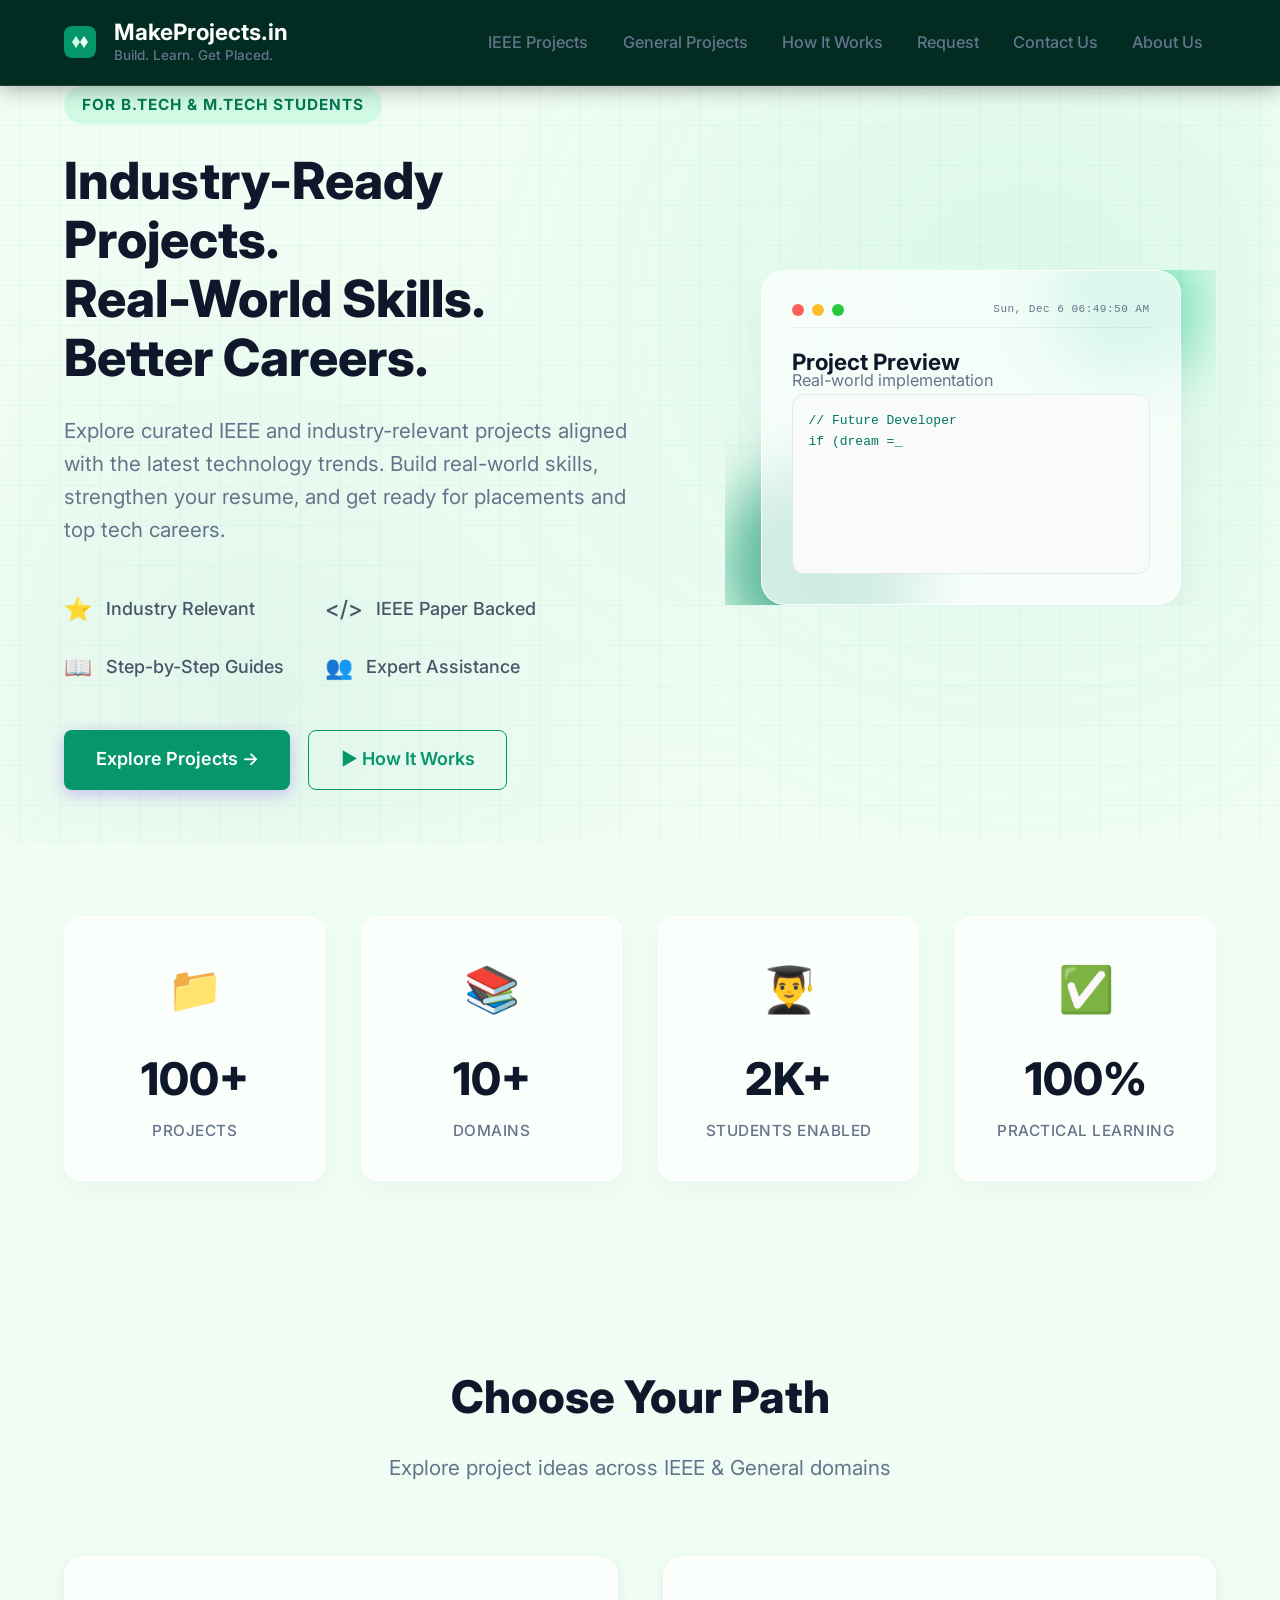
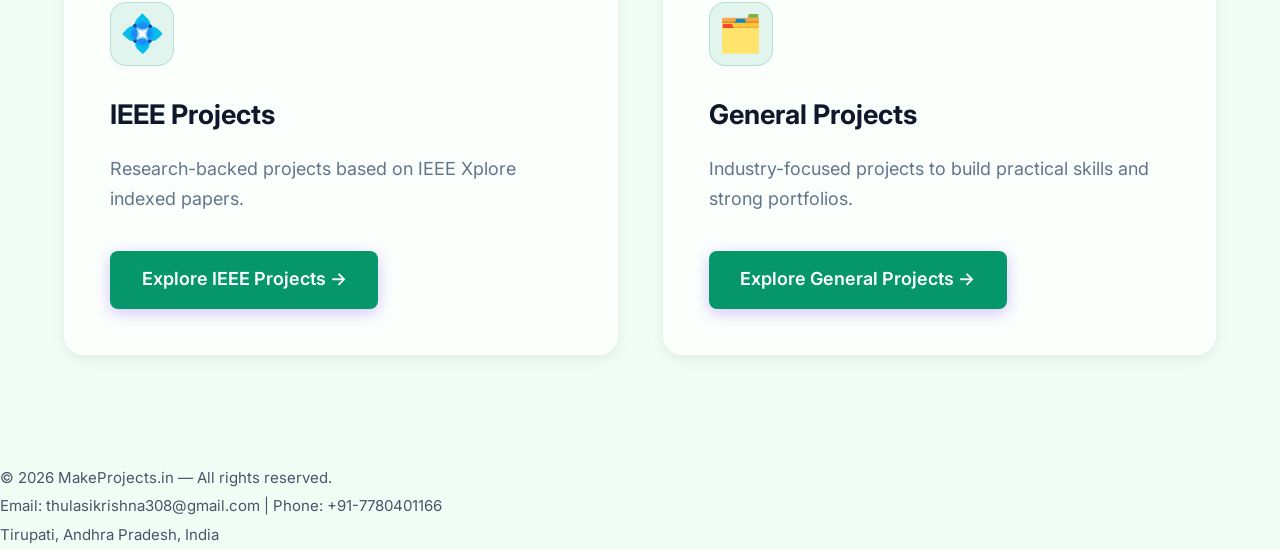
==== index.html @ 5ece726f "adding existing files" ====
<!doctype html>
<html lang="en">

<head>
  <meta charset="utf-8" />
  <meta name="viewport" content="width=device-width, initial-scale=1" />
  <title>MakeProjects.in</title>
  <link rel="preconnect" href="https://fonts.googleapis.com">
  <link rel="preconnect" href="https://fonts.gstatic.com" crossorigin>
  <link href="https://fonts.googleapis.com/css2?family=Inter:wght@400;500;600;700;800&display=swap" rel="stylesheet">
  <link rel="stylesheet" href="./style.css?v=2" />
</head>

<body>

  <header class="page-header">
    <div class="container">
      <div class="header-content">
        <div class="logo">
          <svg width="32" height="32" viewBox="0 0 32 32" fill="none">
            <rect width="32" height="32" rx="8" fill="#059669" />
            <path d="M8 16l4-6 4 6-4 6z" fill="#d1fae5" />
            <path d="M16 16l4-6 4 6-4 6z" fill="#ecfdf5" />
          </svg>
          <div class="logo-text">
            <h1>MakeProjects.in</h1>
            <p>Build. Learn. Get Placed.</p>
          </div>
        </div>
        <button id="mobile-menu-btn" class="mobile-menu-btn" aria-label="Toggle navigation">
          <svg width="24" height="24" viewBox="0 0 24 24" fill="none" stroke="currentColor" stroke-width="2">
            <line x1="3" y1="12" x2="21" y2="12"></line>
            <line x1="3" y1="6" x2="21" y2="6"></line>
            <line x1="3" y1="18" x2="21" y2="18"></line>
          </svg>
        </button>
        <nav id="main-nav" class="main-nav">
          <ul>
            <li><a href="./Tabs/IEEE_Tab/IEEE_Projects.html">IEEE Projects</a></li>
            <li><a href="./Tabs/General_Tab/General_projects.html">General Projects</a></li>
            <li><a href="./Tabs/How_it_works/how_it_works.html">How It Works</a></li>
            <li><a href="./Tabs/Request/Request.html">Request</a></li>
            <li><a href="./Tabs/Contact_US/Contact.html">Contact Us</a></li>
            <li><a href="./Tabs/About/About.html">About Us</a></li>
          </ul>
        </nav>
      </div>
    </div>
  </header>

  <main>
    <section class="hero-section">
      <div class="emerald-mesh-bg"></div>

      <div class="container" style="position: relative; z-index: 2;">
        <div class="hero-content">
          <div class="hero-text">
            <span class="hero-tag">FOR B.TECH & M.TECH STUDENTS</span>
            <h2 class="hero-title">Industry-Ready Projects.<br>Real-World Skills.<br>Better Careers.</h2>
            <p class="hero-subtitle">Explore curated IEEE and industry-relevant projects aligned with the latest
              technology trends. Build real-world skills, strengthen your resume, and get ready for placements and top tech careers.</p>
            <div class="hero-features">
              <div class="feature-item"><span>⭐</span> Industry Relevant</div>
              <div class="feature-item"><span>&lt;/&gt;</span> IEEE Paper Backed</div>
              <div class="feature-item"><span>📖</span> Step-by-Step Guides</div>
              <div class="feature-item"><span>👥</span> Expert Assistance</div>
            </div>
            <div class="hero-actions">
              <a href="./Tabs/IEEE_Tab/IEEE_Projects.html" class="btn btn-primary">Explore Projects →</a>
              <a href="./Tabs/How_it_works/how_it_works.html" class="btn btn-secondary">▶ How It Works</a>
            </div>
          </div>
          <div class="hero-image">
            <div class="glass-hero-card">
              <div class="glass-orb orb-top"></div>
              <div class="glass-orb orb-bottom"></div>
              
              <div class="glass-card-inner">
                <div class="graphic-header">
                  <div class="dots-wrap">
                    <span class="dot"></span><span class="dot"></span><span class="dot"></span>
                  </div>
                  <span id="live-datetime" class="live-datetime"></span>
                </div>
                <div class="graphic-body">
                  <h3 class="glass-card-title">Project Preview</h3>
                  <p class="glass-card-subtitle">Real-world implementation</p>
                  <div class="glass-card-code">
                    <pre><code id="typing-code"></code><span class="cursor">_</span></pre>
                  </div>
                </div>
              </div>
            </div>
          </div>
        </div>
      </div>
    </section>

    <section class="stats-section">
      <div class="container">
        <div class="stats-grid">
          <div class="stat-item">
            <div class="stat-icon">📁</div>
            <div class="stat-value">100+</div>
            <div class="stat-label">Projects</div>
          </div>
          <div class="stat-item">
            <div class="stat-icon">📚</div>
            <div class="stat-value">10+</div>
            <div class="stat-label">Domains</div>
          </div>
          <div class="stat-item">
            <div class="stat-icon">👨‍🎓</div>
            <div class="stat-value">2K+</div>
            <div class="stat-label">Students Enabled</div>
          </div>
          <div class="stat-item">
            <div class="stat-icon">✅</div>
            <div class="stat-value">100%</div>
            <div class="stat-label">Practical Learning</div>
          </div>
        </div>
      </div>
    </section>

    <section class="path-section">
      <div class="container">
        <h3 class="section-title">Choose Your Path</h3>
        <p class="section-subtitle">Explore project ideas across IEEE & General domains</p>
        <div class="path-grid">
          <div class="path-card">
            <div class="path-icon">💠</div>
            <h4>IEEE Projects</h4>
            <p>Research-backed projects based on IEEE Xplore indexed papers.</p>
            <a href="./Tabs/IEEE_Tab/IEEE_Projects.html" class="btn btn-primary">Explore IEEE Projects →</a>
          </div>
          <div class="path-card">
            <div class="path-icon">🗂️</div>
            <h4>General Projects</h4>
            <p>Industry-focused projects to build practical skills and strong portfolios.</p>
            <a href="./Tabs/General_Tab/General_projects.html" class="btn btn-primary">Explore General Projects →</a>
          </div>
        </div>
      </div>
    </section>
  </main>

  <!-- ===== FOOTER ===== -->
  <footer class="site-footer">
      <div class="page-container">
          <small>&copy; <span class="year">2026</span> <a href="https://makeprojects.in/">MakeProjects.in</a> — All rights reserved.</small><br>
          <small>Email: thulasikrishna308@gmail.com | Phone: +91-7780401166</small><br>
          <small>Tirupati, Andhra Pradesh, India</small>
      </div>
  </footer>

  <script src="./script.js?v=2" defer></script>
</body>

</html>
---- style.css ----
/* ===== BASE VARIABLES & RESET ===== */
:root {
  --bg: #f0fdf4;
  --bg-card: #ffffff;
  --text: #475569;
  --muted: #64748b;
  --primary: #059669;
  --primary-hover: #047857;
  --secondary: #022c22;
  --panel-bg: rgba(255, 255, 255, 0.9);
  --border: #e2e8f0;
  --glass-shadow: 0 4px 14px rgba(0, 0, 0, 0.07);
  --radius: 12px;
  
  --bg-hero: linear-gradient(135deg, #022c22 0%, #064e3b 35%, #047857 70%, #059669 100%);
  --text-dark: #0f172a;
}

html {
  font-size: clamp(14px, 1.2vw + 0.5rem, 18px);
}

* {
  box-sizing: border-box;
  margin: 0;
  padding: 0;
}

body {
  font-family: 'Inter', -apple-system, BlinkMacSystemFont, 'Segoe UI', Roboto, Helvetica, Arial, sans-serif;
  background-color: var(--bg);
  color: var(--text);
  line-height: 1.6;
  overflow-x: hidden;
  -webkit-font-smoothing: antialiased;
}

a {
  color: var(--text);
  text-decoration: none;
}

ul {
  list-style: none;
}

.container {
  width: min(1200px, 90%);
  margin: 0 auto;
}

.btn {
  display: inline-flex;
  justify-content: center;
  align-items: center;
  padding: 0.8rem 1.75rem;
  border: none;
  border-radius: 8px;
  font-weight: 600;
  cursor: pointer;
  text-decoration: none;
  transition: all 0.3s ease;
  font-size: 1rem;
}

.btn-primary {
  background-color: var(--primary);
  color: #fff;
  box-shadow: 0 4px 15px rgba(124, 58, 237, 0.3);
}

.btn-primary:hover {
  background-color: var(--primary-hover);
  transform: translateY(-2px);
  box-shadow: 0 0 25px rgba(124, 58, 237, 0.6), 0 6px 20px rgba(124, 58, 237, 0.4);
}

.btn-secondary {
  background-color: transparent;
  color: var(--primary);
  border: 1px solid var(--primary);
}

.btn-secondary:hover {
  background-color: var(--primary);
  color: #fff;
  transform: translateY(-2px);
}

/* ===== HEADER ===== */
.page-header {
  background: var(--secondary);
  backdrop-filter: blur(12px);
  -webkit-backdrop-filter: blur(12px);
  border-bottom: 1px solid rgba(255, 255, 255, 0.1);
  box-shadow: 0 2px 20px rgba(0, 0, 0, 0.35);
  position: sticky;
  top: 0;
  z-index: 100;
  padding: 1rem 0;
}

.header-content {
  display: flex;
  justify-content: space-between;
  align-items: center;
  position: relative;
}

.logo {
  display: flex;
  align-items: center;
  gap: 1rem;
}

.logo img {
  width: 32px;
  height: 32px;
  background-color: var(--primary);
  border-radius: 8px;
  padding: 4px;
}

.logo-text {
  display: flex;
  flex-direction: column;
}

.logo-text h1 {
  font-size: 1.25rem;
  font-weight: 700;
  line-height: 1.2;
  color: #fff;
}

.logo-text p {
  font-size: 0.75rem;
  color: var(--muted);
  font-weight: 500;
}

.main-nav ul {
  display: flex;
  gap: 0.5rem;
  align-items: center;
}

.main-nav a {
  color: var(--muted);
  font-weight: 500;
  font-size: 0.9rem;
  padding: 0.4rem 0.7rem;
  border-radius: 6px;
  transition: color 0.2s, background 0.2s;
  white-space: nowrap;
}

.main-nav a:hover, .main-nav a.nav-active {
  color: #fff;
  background: rgba(255, 255, 255, 0.07);
}

.mobile-menu-btn {
  display: none;
  background: none;
  border: none;
  color: #fff;
  cursor: pointer;
  padding: 4px;
}

/* ===== HERO SECTION ===== */
.hero-section {
  padding: 0 0 3rem;
  position: relative;
  overflow: hidden;
  background: var(--bg);
  color: var(--text);
}

.emerald-mesh-bg {
  position: absolute;
  inset: 0;
  z-index: 0;
  background-image: 
      linear-gradient(rgba(5, 150, 105, 0.08) 1px, transparent 1px),
      linear-gradient(90deg, rgba(5, 150, 105, 0.08) 1px, transparent 1px);
  background-size: 40px 40px;
  background-position: center center;
  opacity: 0.6;
}
.emerald-mesh-bg::after {
  content: '';
  position: absolute;
  inset: 0;
  background: radial-gradient(circle at 80% 30%, rgba(52, 211, 153, 0.2) 0%, transparent 50%),
              radial-gradient(circle at 20% 80%, rgba(5, 150, 105, 0.1) 0%, transparent 40%);
  filter: blur(20px);
}

.hero-content {
  position: relative;
  z-index: 2;
  display: flex;
  align-items: center;
  gap: 4rem;
}

.hero-text {
  flex: 1.2;
}

.hero-image {
  flex: 1;
  display: flex;
  justify-content: center;
  max-width: 100%;
  overflow: hidden;
}

/* Hero Graphic Component */
.glass-hero-card {
  position: relative;
  width: 100%;
  max-width: 420px;
  margin: 0 auto;
}

.glass-orb {
  position: absolute;
  border-radius: 50%;
  filter: blur(30px);
  opacity: 0.6;
  animation: floatOrb 8s infinite alternate ease-in-out;
}

.orb-top {
  width: 150px;
  height: 150px;
  background: #34d399;
  top: -40px;
  right: -20px;
}

.orb-bottom {
  width: 200px;
  height: 200px;
  background: #059669;
  bottom: -60px;
  left: -40px;
  animation-delay: -4s;
}

@keyframes floatOrb {
  0% { transform: translate(0, 0) scale(1); }
  100% { transform: translate(20px, 30px) scale(1.1); }
}

.glass-card-inner {
  position: relative;
  background: rgba(255, 255, 255, 0.7);
  backdrop-filter: blur(20px);
  -webkit-backdrop-filter: blur(20px);
  border: 1px solid rgba(255, 255, 255, 0.9);
  border-radius: 24px;
  box-shadow: 0 20px 40px rgba(0, 0, 0, 0.05);
  padding: 30px;
  z-index: 2;
  display: flex;
  flex-direction: column;
  gap: 16px;
}

.graphic-header {
  display: flex;
  align-items: center;
  justify-content: space-between;
  padding-bottom: 8px;
  border-bottom: 1px solid rgba(0,0,0,0.05);
}

.dots-wrap {
  display: flex;
  gap: 8px;
}

.graphic-header .dot {
  width: 12px;
  height: 12px;
  border-radius: 50%;
}

.graphic-header .dot:nth-child(1) { background: #ff5f56; }
.graphic-header .dot:nth-child(2) { background: #ffbd2e; }
.graphic-header .dot:nth-child(3) { background: #27c93f; }

.live-datetime {
  font-family: 'Courier New', Courier, monospace;
  font-size: 11px;
  color: var(--muted);
  letter-spacing: 0.5px;
  white-space: nowrap;
}

.glass-card-title {
  font-size: 1.25rem;
  font-weight: 700;
  color: var(--text-dark);
}

.glass-card-subtitle {
  font-size: 0.9rem;
  color: var(--muted);
  margin-top: -12px;
}

.glass-card-code {
  background: #f8fafc;
  border: 1px solid #e2e8f0;
  border-radius: 12px;
  padding: 16px;
  font-family: 'Courier New', Courier, monospace;
  font-size: 13px;
  color: #047857;
  line-height: 1.6;
  min-height: 180px;
}

.glass-card-code .cursor {
  display: inline-block;
  width: 8px;
  animation: blink 1s step-end infinite;
}

@keyframes blink {
  0%, 100% { opacity: 1; }
  50% { opacity: 0; }
}

@keyframes float {
  0%, 100% { transform: translateY(0); }
  50% { transform: translateY(-15px); }
}

.hero-tag {
  display: inline-block;
  background-color: #d1fae5;
  color: #047857;
  padding: 0.4rem 1rem;
  border-radius: 99px;
  font-size: 0.85rem;
  font-weight: 700;
  margin-bottom: 1.5rem;
  letter-spacing: 1px;
}

.hero-title {
  font-size: clamp(2rem, 4vw, 3rem);
  font-weight: 800;
  line-height: 1.15;
  margin-bottom: 1.5rem;
  color: var(--text-dark);
}

.hero-subtitle {
  font-size: clamp(0.95rem, 2vw, 1.15rem);
  color: var(--muted);
  max-width: 50ch;
  margin-bottom: 2.5rem;
  line-height: 1.6;
}

.hero-features {
  display: grid;
  grid-template-columns: repeat(2, 1fr);
  gap: 1.2rem;
  margin-bottom: 2.5rem;
  max-width: 500px;
}

.feature-item {
  display: flex;
  align-items: center;
  gap: 0.75rem;
  font-weight: 500;
}

.feature-item span {
  font-size: 1.25rem;
}

.hero-actions {
  display: flex;
  gap: 1rem;
}

/* ===== STATS SECTION ===== */
.stats-section {
  background: var(--bg);
  padding: 4rem 0;
}

.stats-grid {
  display: grid;
  grid-template-columns: repeat(auto-fit, minmax(200px, 1fr));
  gap: 2rem;
  text-align: center;
}

.stat-item {
  background: rgba(255, 255, 255, 0.7);
  backdrop-filter: blur(20px);
  -webkit-backdrop-filter: blur(20px);
  border: 1px solid rgba(255, 255, 255, 0.9);
  border-radius: 16px;
  padding: 2rem;
  transition: transform 0.3s ease;
  box-shadow: 0 10px 30px rgba(0, 0, 0, 0.03);
}

.stat-item:hover {
  transform: translateY(-5px);
  border-color: rgba(5, 150, 105, 0.3);
  box-shadow: var(--shadow-md);
}

.stat-icon {
  font-size: clamp(2rem, 4vw, 2.5rem);
  margin-bottom: 1rem;
}

.stat-value {
  font-size: clamp(1.8rem, 4vw, 2.5rem);
  font-weight: 800;
  color: var(--text-dark);
  margin-bottom: 0.25rem;
}

.stat-label {
  color: var(--muted);
  font-weight: 500;
  text-transform: uppercase;
  letter-spacing: 0.5px;
  font-size: 0.85rem;
}

/* ===== PATH SECTION ===== */
.path-section {
  padding: 6rem 0;
  text-align: center;
}

.section-title {
  font-size: clamp(1.8rem, 4vw, 2.5rem);
  font-weight: 800;
  color: var(--text-dark);
  margin-bottom: 1rem;
}

.section-subtitle {
  color: var(--muted);
  margin-bottom: 4rem;
  font-size: clamp(0.95rem, 2vw, 1.15rem);
}

.path-grid {
  display: grid;
  grid-template-columns: repeat(auto-fit, minmax(250px, 1fr));
  gap: 2.5rem;
  text-align: left;
}

.path-card {
  background-color: rgba(255, 255, 255, 0.7);
  backdrop-filter: blur(20px);
  -webkit-backdrop-filter: blur(20px);
  padding: 2.5rem;
  border-radius: 20px;
  border: 1px solid rgba(255, 255, 255, 0.9);
  display: flex;
  flex-direction: column;
  align-items: flex-start;
  transition: all 0.4s cubic-bezier(0.175, 0.885, 0.32, 1.275);
  box-shadow: var(--glass-shadow);
}

.path-card:hover { 
  transform: translateY(-8px); 
  border-color: var(--primary); 
  box-shadow: 0 15px 30px rgba(5, 150, 105, 0.1), inset 0 0 20px rgba(5, 150, 105, 0.05);
}

.path-card h4 {
  font-size: 1.5rem;
  font-weight: 700;
  color: var(--text-dark);
  margin: 1.5rem 0 1rem;
}

.path-card p {
  color: var(--muted);
  flex-grow: 1;
  margin-bottom: 2rem;
  line-height: 1.7;
}

.path-icon {
  font-size: 2rem;
  background: rgba(5, 150, 105, 0.1);
  border: 1px solid rgba(5, 150, 105, 0.2);
  color: var(--primary);
  width: 64px;
  height: 64px;
  display: grid;
  place-items: center;
  border-radius: 16px;
}

/* ===== FOOTER ===== */
.footer {
  text-align: center;
  padding: 3rem 0;
  color: rgba(255,255,255,0.7);
  background: var(--secondary);
}

.footer small {
  display: block;
  margin-bottom: 0.5rem;
  font-size: 0.85rem;
}

/* ===== RESPONSIVE ===== */
@media (max-width: 992px) {
  .hero-content {
    flex-direction: column;
    text-align: center;
    gap: 2rem;
  }
  .hero-text {
    flex: none;
    width: 100%;
  }
  .hero-image {
    flex: none;
    width: 100%;
    justify-content: center;
  }
  .glass-hero-card {
    max-width: 340px;
    margin: 0 auto;
  }
  .glass-card-inner {
    max-width: 100%;
    min-height: 240px;
    padding: 18px;
  }
  .glass-card-code {
    min-height: 160px;
  }
  .hero-subtitle {
    max-width: 100%;
    margin: 0 auto 2rem;
  }
  .hero-features {
    margin: 0 auto 2.5rem;
  }
  .hero-actions {
    justify-content: center;
  }
}

@media (max-width: 960px) {
  .main-nav {
    display: none;
    position: absolute;
    top: 100%;
    left: 0;
    right: 0;
    background: var(--secondary);
    backdrop-filter: blur(12px);
    -webkit-backdrop-filter: blur(12px);
    padding: 1.5rem;
    border-bottom: 1px solid var(--secondary);
    box-shadow: 0 10px 25px rgba(0, 0, 0, 0.3);
    z-index: 100;
  }
  
  .main-nav.active {
    display: block;
  }
  
  .main-nav ul {
    flex-direction: column;
    align-items: stretch;
    gap: 0.5rem;
  }

  .main-nav a {
    display: block;
    width: 100%;
    text-align: left;
    padding: 0.75rem 1rem;
    font-size: 1rem;
    border-radius: 8px;
  }

  .main-nav a:hover, .main-nav a.nav-active {
    background: rgba(255, 255, 255, 0.07);
  }
  
  .mobile-menu-btn {
    display: block;
  }

  .hero-title {
    font-size: clamp(1.8rem, 8vw, 2.5rem);
  }
  
  .hero-features {
    grid-template-columns: 1fr;
    max-width: 100%;
  }
  
  .hero-actions {
    flex-direction: column;
    width: 100%;
  }
  
  .hero-actions .btn {
    width: 100%;
  }

  .path-grid {
    grid-template-columns: 1fr;
  }
}

@media (max-width: 480px) {
  .hero-title {
    font-size: clamp(1.5rem, 8vw, 2rem);
  }
  .glass-hero-card {
    max-width: 100%;
  }
  .glass-card-inner {
    padding: 16px;
    min-height: 280px;
  }
  .live-datetime {
    font-size: 9px;
  }
  .glass-card-code {
    font-size: 0.75rem;
    padding: 12px;
  }
  .glass-card-code pre {
    font-size: 0.75rem;
  }
  .path-card {
    padding: 1.5rem;
  }
  .stat-item {
    padding: 1.5rem;
  }
  .hero-tag {
    font-size: 0.7rem;
    padding: 0.3rem 0.75rem;
  }
  .hero-subtitle {
    font-size: 0.95rem;
  }
  .btn {
    padding: 0.7rem 1.25rem;
    font-size: 0.9rem;
  }
  .section-title {
    font-size: 1.8rem;
  }
  .footer small {
    font-size: 0.75rem;
  }
}

@media (max-width: 360px) {
  .container {
    width: 95%;
  }
  .hero-title {
    font-size: 1.4rem;
  }
  .stat-value {
    font-size: 2rem;
  }
  .stat-icon {
    font-size: 2rem;
  }
}
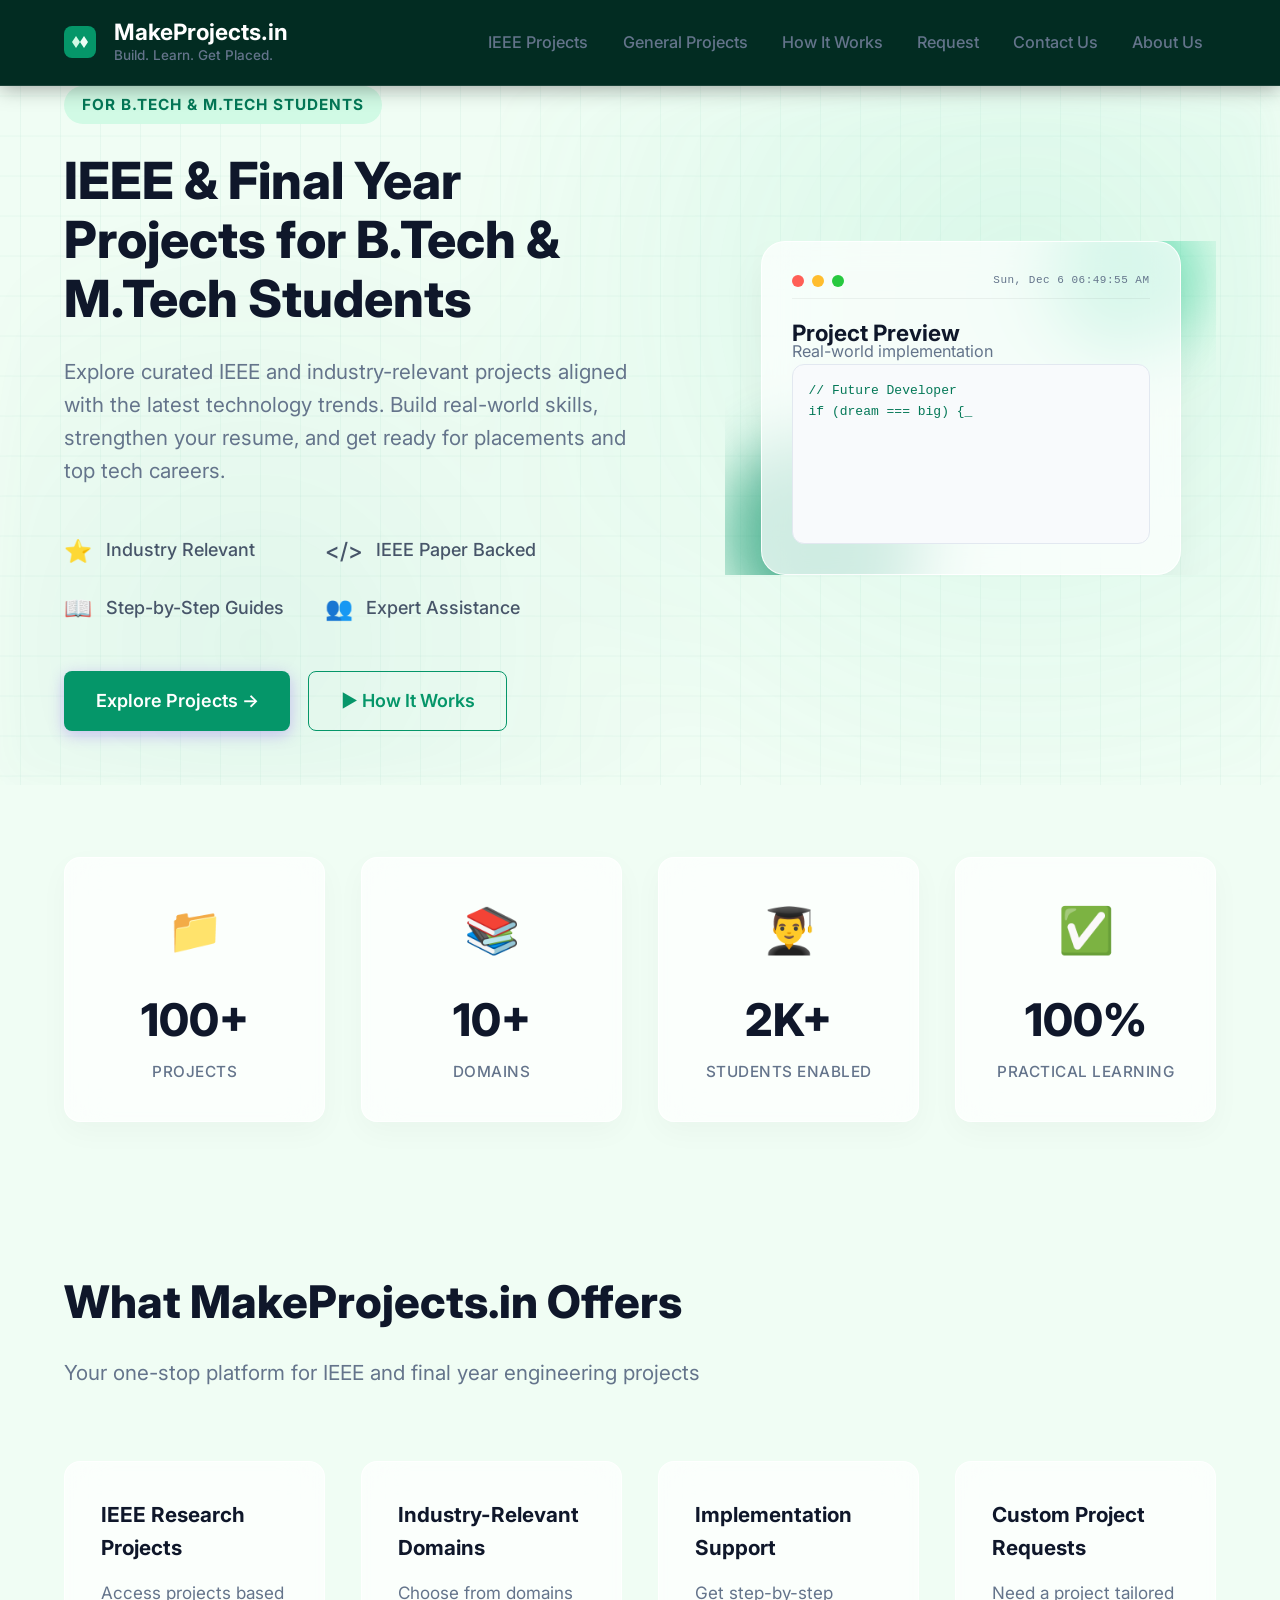
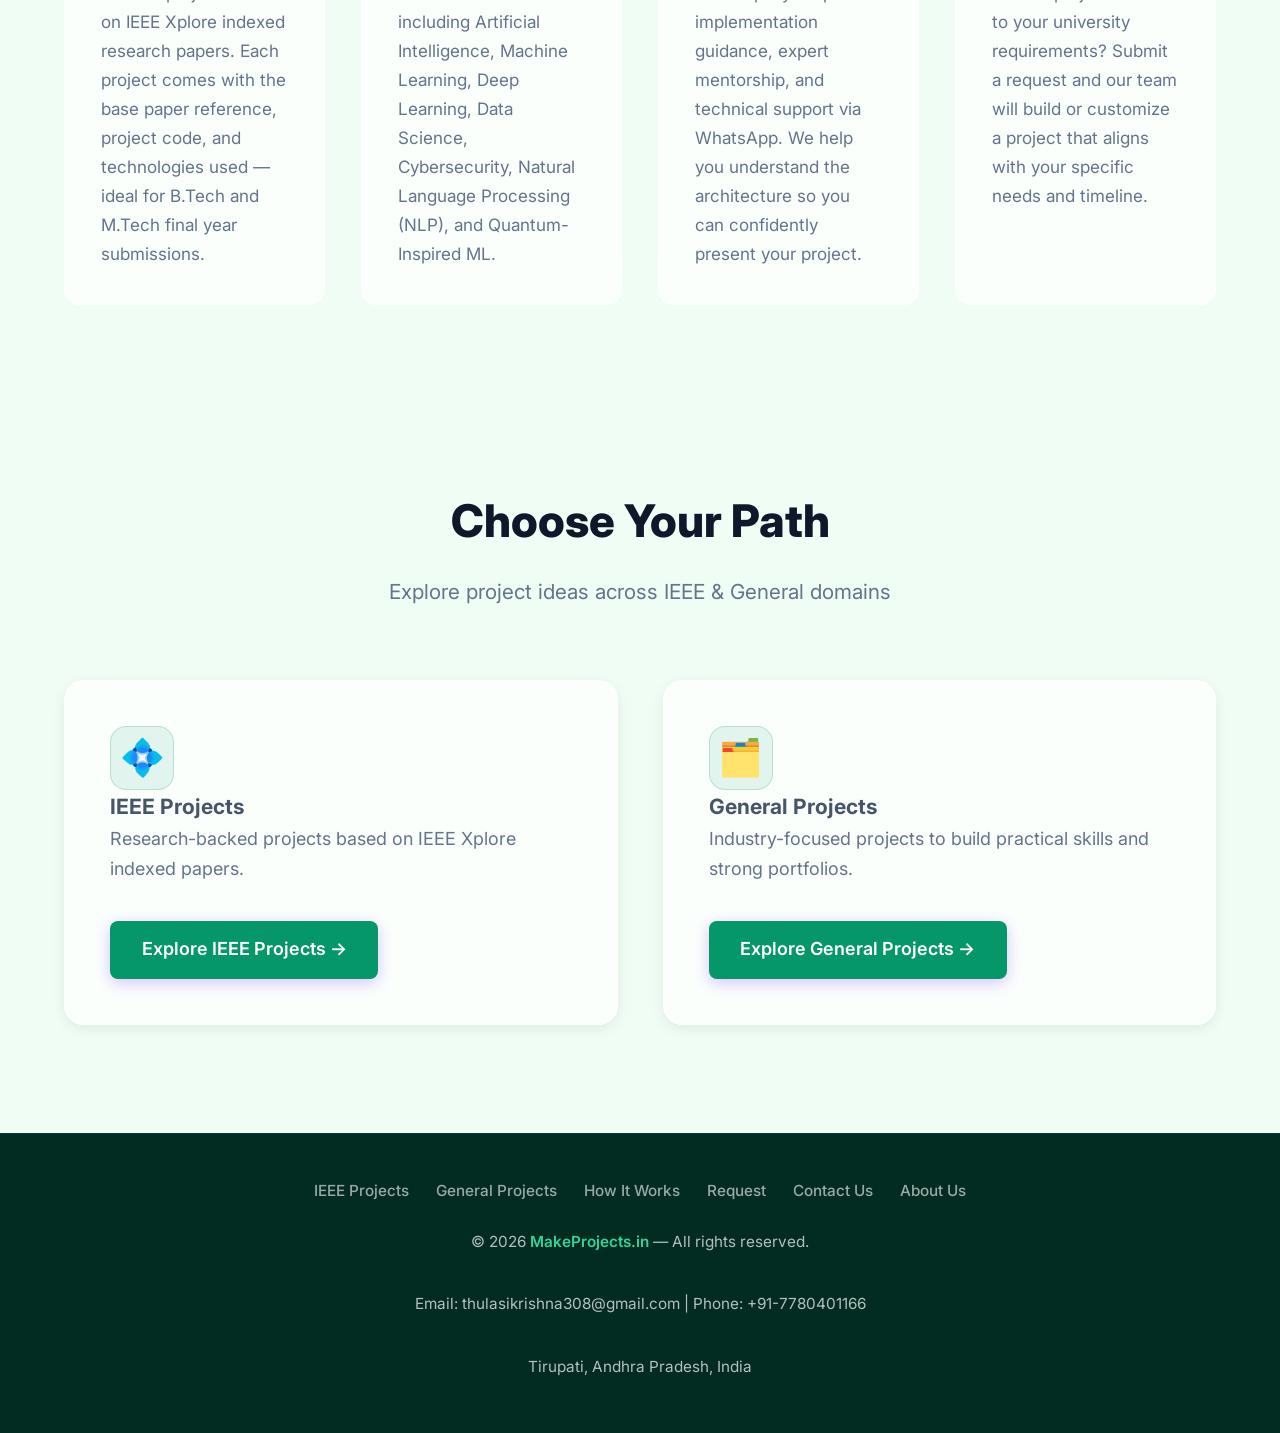
==== commit 82dc46dc: "updated" ====
--- a/index.html
+++ b/index.html
@@ -4,11 +4,63 @@
 <head>
   <meta charset="utf-8" />
   <meta name="viewport" content="width=device-width, initial-scale=1" />
-  <title>MakeProjects.in</title>
+  <title>IEEE &amp; Final Year Projects for B.Tech &amp; M.Tech | MakeProjects.in</title>
+  <meta name="description" content="Explore 100+ IEEE and final year projects for B.Tech & M.Tech students. Domains include AI, Machine Learning, Deep Learning, Cybersecurity, NLP & more. Expert guidance and implementation support." />
+  <link rel="canonical" href="https://makeprojects.in/" />
+
+  <!-- Open Graph -->
+  <meta property="og:title" content="IEEE & Final Year Projects for B.Tech & M.Tech | MakeProjects.in" />
+  <meta property="og:description" content="Explore 100+ IEEE and final year projects for B.Tech & M.Tech students across AI, ML, Cybersecurity, NLP and more." />
+  <meta property="og:url" content="https://makeprojects.in/" />
+  <meta property="og:type" content="website" />
+  <meta property="og:site_name" content="MakeProjects.in" />
+  <meta property="og:image" content="https://makeprojects.in/Src/img/main_logo.png" />
+
+  <!-- Twitter Card -->
+  <meta name="twitter:card" content="summary_large_image" />
+  <meta name="twitter:title" content="IEEE & Final Year Projects for B.Tech & M.Tech | MakeProjects.in" />
+  <meta name="twitter:description" content="Explore 100+ IEEE and final year projects for B.Tech & M.Tech students across AI, ML, Cybersecurity, NLP and more." />
+  <meta name="twitter:image" content="https://makeprojects.in/Src/img/main_logo.png" />
+
   <link rel="preconnect" href="https://fonts.googleapis.com">
   <link rel="preconnect" href="https://fonts.gstatic.com" crossorigin>
   <link href="https://fonts.googleapis.com/css2?family=Inter:wght@400;500;600;700;800&display=swap" rel="stylesheet">
-  <link rel="stylesheet" href="./style.css?v=2" />
+  <link rel="stylesheet" href="./style.css?v=3" />
+
+  <!-- Structured Data: Organization + WebSite -->
+  <script type="application/ld+json">
+  {
+    "@context": "https://schema.org",
+    "@graph": [
+      {
+        "@type": "Organization",
+        "name": "MakeProjects.in",
+        "url": "https://makeprojects.in/",
+        "description": "MakeProjects.in provides IEEE and industry-relevant final year projects for B.Tech and M.Tech students with expert implementation support.",
+        "contactPoint": {
+          "@type": "ContactPoint",
+          "telephone": "+91-7780401166",
+          "contactType": "customer service",
+          "email": "thulasikrishna308@gmail.com",
+          "areaServed": "IN",
+          "availableLanguage": "English"
+        },
+        "address": {
+          "@type": "PostalAddress",
+          "addressLocality": "Tirupati",
+          "addressRegion": "Andhra Pradesh",
+          "addressCountry": "IN"
+        }
+      },
+      {
+        "@type": "WebSite",
+        "name": "MakeProjects.in",
+        "url": "https://makeprojects.in/",
+        "description": "IEEE and final year project solutions for engineering students"
+      }
+    ]
+  }
+  </script>
 </head>
 
 <body>
@@ -16,17 +68,17 @@
   <header class="page-header">
     <div class="container">
       <div class="header-content">
-        <div class="logo">
-          <svg width="32" height="32" viewBox="0 0 32 32" fill="none">
+        <a href="/" class="logo" aria-label="MakeProjects.in — Home">
+          <svg width="32" height="32" viewBox="0 0 32 32" fill="none" aria-hidden="true">
             <rect width="32" height="32" rx="8" fill="#059669" />
             <path d="M8 16l4-6 4 6-4 6z" fill="#d1fae5" />
             <path d="M16 16l4-6 4 6-4 6z" fill="#ecfdf5" />
           </svg>
           <div class="logo-text">
-            <h1>MakeProjects.in</h1>
-            <p>Build. Learn. Get Placed.</p>
-          </div>
-        </div>
+            <span class="logo-brand">MakeProjects.in</span>
+            <span class="logo-tagline-text">Build. Learn. Get Placed.</span>
+          </div>
+        </a>
         <button id="mobile-menu-btn" class="mobile-menu-btn" aria-label="Toggle navigation">
           <svg width="24" height="24" viewBox="0 0 24 24" fill="none" stroke="currentColor" stroke-width="2">
             <line x1="3" y1="12" x2="21" y2="12"></line>
@@ -34,7 +86,7 @@
             <line x1="3" y1="18" x2="21" y2="18"></line>
           </svg>
         </button>
-        <nav id="main-nav" class="main-nav">
+        <nav id="main-nav" class="main-nav" aria-label="Main navigation">
           <ul>
             <li><a href="./Tabs/IEEE_Tab/IEEE_Projects.html">IEEE Projects</a></li>
             <li><a href="./Tabs/General_Tab/General_projects.html">General Projects</a></li>
@@ -55,8 +107,8 @@
       <div class="container" style="position: relative; z-index: 2;">
         <div class="hero-content">
           <div class="hero-text">
-            <span class="hero-tag">FOR B.TECH & M.TECH STUDENTS</span>
-            <h2 class="hero-title">Industry-Ready Projects.<br>Real-World Skills.<br>Better Careers.</h2>
+            <span class="hero-tag">FOR B.TECH &amp; M.TECH STUDENTS</span>
+            <h1 class="hero-title">IEEE &amp; Final Year Projects for B.Tech &amp; M.Tech Students</h1>
             <p class="hero-subtitle">Explore curated IEEE and industry-relevant projects aligned with the latest
               technology trends. Build real-world skills, strengthen your resume, and get ready for placements and top tech careers.</p>
             <div class="hero-features">
@@ -83,7 +135,7 @@
                   <span id="live-datetime" class="live-datetime"></span>
                 </div>
                 <div class="graphic-body">
-                  <h3 class="glass-card-title">Project Preview</h3>
+                  <h2 class="glass-card-title">Project Preview</h2>
                   <p class="glass-card-subtitle">Real-world implementation</p>
                   <div class="glass-card-code">
                     <pre><code id="typing-code"></code><span class="cursor">_</span></pre>
@@ -123,20 +175,46 @@
       </div>
     </section>
 
+    <!-- What We Offer — SEO content section -->
+    <section class="about-brief-section">
+      <div class="container">
+        <h2 class="section-title">What MakeProjects.in Offers</h2>
+        <p class="section-subtitle">Your one-stop platform for IEEE and final year engineering projects</p>
+        <div class="about-brief-grid">
+          <div class="about-brief-item">
+            <h3>IEEE Research Projects</h3>
+            <p>Access projects based on IEEE Xplore indexed research papers. Each project comes with the base paper reference, project code, and technologies used — ideal for B.Tech and M.Tech final year submissions.</p>
+          </div>
+          <div class="about-brief-item">
+            <h3>Industry-Relevant Domains</h3>
+            <p>Choose from domains including Artificial Intelligence, Machine Learning, Deep Learning, Data Science, Cybersecurity, Natural Language Processing (NLP), and Quantum-Inspired ML.</p>
+          </div>
+          <div class="about-brief-item">
+            <h3>Implementation Support</h3>
+            <p>Get step-by-step implementation guidance, expert mentorship, and technical support via WhatsApp. We help you understand the architecture so you can confidently present your project.</p>
+          </div>
+          <div class="about-brief-item">
+            <h3>Custom Project Requests</h3>
+            <p>Need a project tailored to your university requirements? Submit a request and our team will build or customize a project that aligns with your specific needs and timeline.</p>
+          </div>
+        </div>
+      </div>
+    </section>
+
     <section class="path-section">
       <div class="container">
-        <h3 class="section-title">Choose Your Path</h3>
-        <p class="section-subtitle">Explore project ideas across IEEE & General domains</p>
+        <h2 class="section-title">Choose Your Path</h2>
+        <p class="section-subtitle">Explore project ideas across IEEE &amp; General domains</p>
         <div class="path-grid">
           <div class="path-card">
             <div class="path-icon">💠</div>
-            <h4>IEEE Projects</h4>
+            <h3>IEEE Projects</h3>
             <p>Research-backed projects based on IEEE Xplore indexed papers.</p>
             <a href="./Tabs/IEEE_Tab/IEEE_Projects.html" class="btn btn-primary">Explore IEEE Projects →</a>
           </div>
           <div class="path-card">
             <div class="path-icon">🗂️</div>
-            <h4>General Projects</h4>
+            <h3>General Projects</h3>
             <p>Industry-focused projects to build practical skills and strong portfolios.</p>
             <a href="./Tabs/General_Tab/General_projects.html" class="btn btn-primary">Explore General Projects →</a>
           </div>
@@ -147,14 +225,22 @@
 
   <!-- ===== FOOTER ===== -->
   <footer class="site-footer">
-      <div class="page-container">
-          <small>&copy; <span class="year">2026</span> <a href="https://makeprojects.in/">MakeProjects.in</a> — All rights reserved.</small><br>
+      <div class="container">
+          <nav class="footer-nav" aria-label="Footer navigation">
+              <a href="./Tabs/IEEE_Tab/IEEE_Projects.html">IEEE Projects</a>
+              <a href="./Tabs/General_Tab/General_projects.html">General Projects</a>
+              <a href="./Tabs/How_it_works/how_it_works.html">How It Works</a>
+              <a href="./Tabs/Request/Request.html">Request</a>
+              <a href="./Tabs/Contact_US/Contact.html">Contact Us</a>
+              <a href="./Tabs/About/About.html">About Us</a>
+          </nav>
+          <small>&copy; <span id="year">2026</span> <a href="https://makeprojects.in/">MakeProjects.in</a> — All rights reserved.</small><br>
           <small>Email: thulasikrishna308@gmail.com | Phone: +91-7780401166</small><br>
           <small>Tirupati, Andhra Pradesh, India</small>
       </div>
   </footer>
 
-  <script src="./script.js?v=2" defer></script>
+  <script src="./script.js?v=3" defer></script>
 </body>
 
 </html>
--- a/style.css
+++ b/style.css
@@ -516,7 +516,116 @@
   border-radius: 16px;
 }
 
+/* ===== ABOUT BRIEF SECTION (Homepage SEO content) ===== */
+.about-brief-section {
+  padding: 4rem 0;
+  background: var(--bg);
+}
+
+.about-brief-grid {
+  display: grid;
+  grid-template-columns: repeat(auto-fit, minmax(250px, 1fr));
+  gap: 2rem;
+  margin-top: 2.5rem;
+}
+
+.about-brief-item {
+  background: rgba(255, 255, 255, 0.7);
+  backdrop-filter: blur(20px);
+  -webkit-backdrop-filter: blur(20px);
+  border: 1px solid rgba(255, 255, 255, 0.9);
+  border-radius: 16px;
+  padding: 2rem;
+  transition: transform 0.3s ease;
+}
+
+.about-brief-item:hover {
+  transform: translateY(-4px);
+  border-color: rgba(5, 150, 105, 0.3);
+}
+
+.about-brief-item h3 {
+  font-size: 1.15rem;
+  font-weight: 700;
+  color: var(--text-dark);
+  margin-bottom: 0.75rem;
+}
+
+.about-brief-item p {
+  color: var(--muted);
+  line-height: 1.7;
+  font-size: 0.95rem;
+}
+
 /* ===== FOOTER ===== */
+.site-footer {
+  text-align: center;
+  padding: 2.5rem 0;
+  color: rgba(255,255,255,0.7);
+  background: var(--secondary);
+  border-top: 1px solid rgba(255,255,255,0.05);
+}
+
+.site-footer small {
+  display: block;
+  margin-bottom: 0.5rem;
+  font-size: 0.85rem;
+}
+
+.site-footer a {
+  color: #34d399;
+  text-decoration: none;
+  font-weight: 600;
+}
+
+.site-footer a:hover {
+  color: #6ee7b7;
+}
+
+.footer-nav {
+  display: flex;
+  flex-wrap: wrap;
+  justify-content: center;
+  gap: 1rem 1.5rem;
+  margin-bottom: 1.5rem;
+}
+
+.footer-nav a {
+  color: rgba(255,255,255,0.6);
+  font-size: 0.85rem;
+  font-weight: 500;
+  text-decoration: none;
+  transition: color 0.2s;
+}
+
+.footer-nav a:hover {
+  color: #fff;
+}
+
+/* Logo brand text (replaces H1 in logo) */
+.logo-brand {
+  font-size: 1.25rem;
+  font-weight: 700;
+  line-height: 1.2;
+  color: #fff;
+}
+
+.logo-tagline-text {
+  font-size: 0.75rem;
+  color: var(--muted);
+  font-weight: 500;
+}
+
+.logo {
+  text-decoration: none;
+}
+
+.footer small,
+.footer-nav a {
+  /* ensure old .footer class doesn't clash */
+}
+
+/* Legacy .footer support */
 .footer {
   text-align: center;
   padding: 3rem 0;
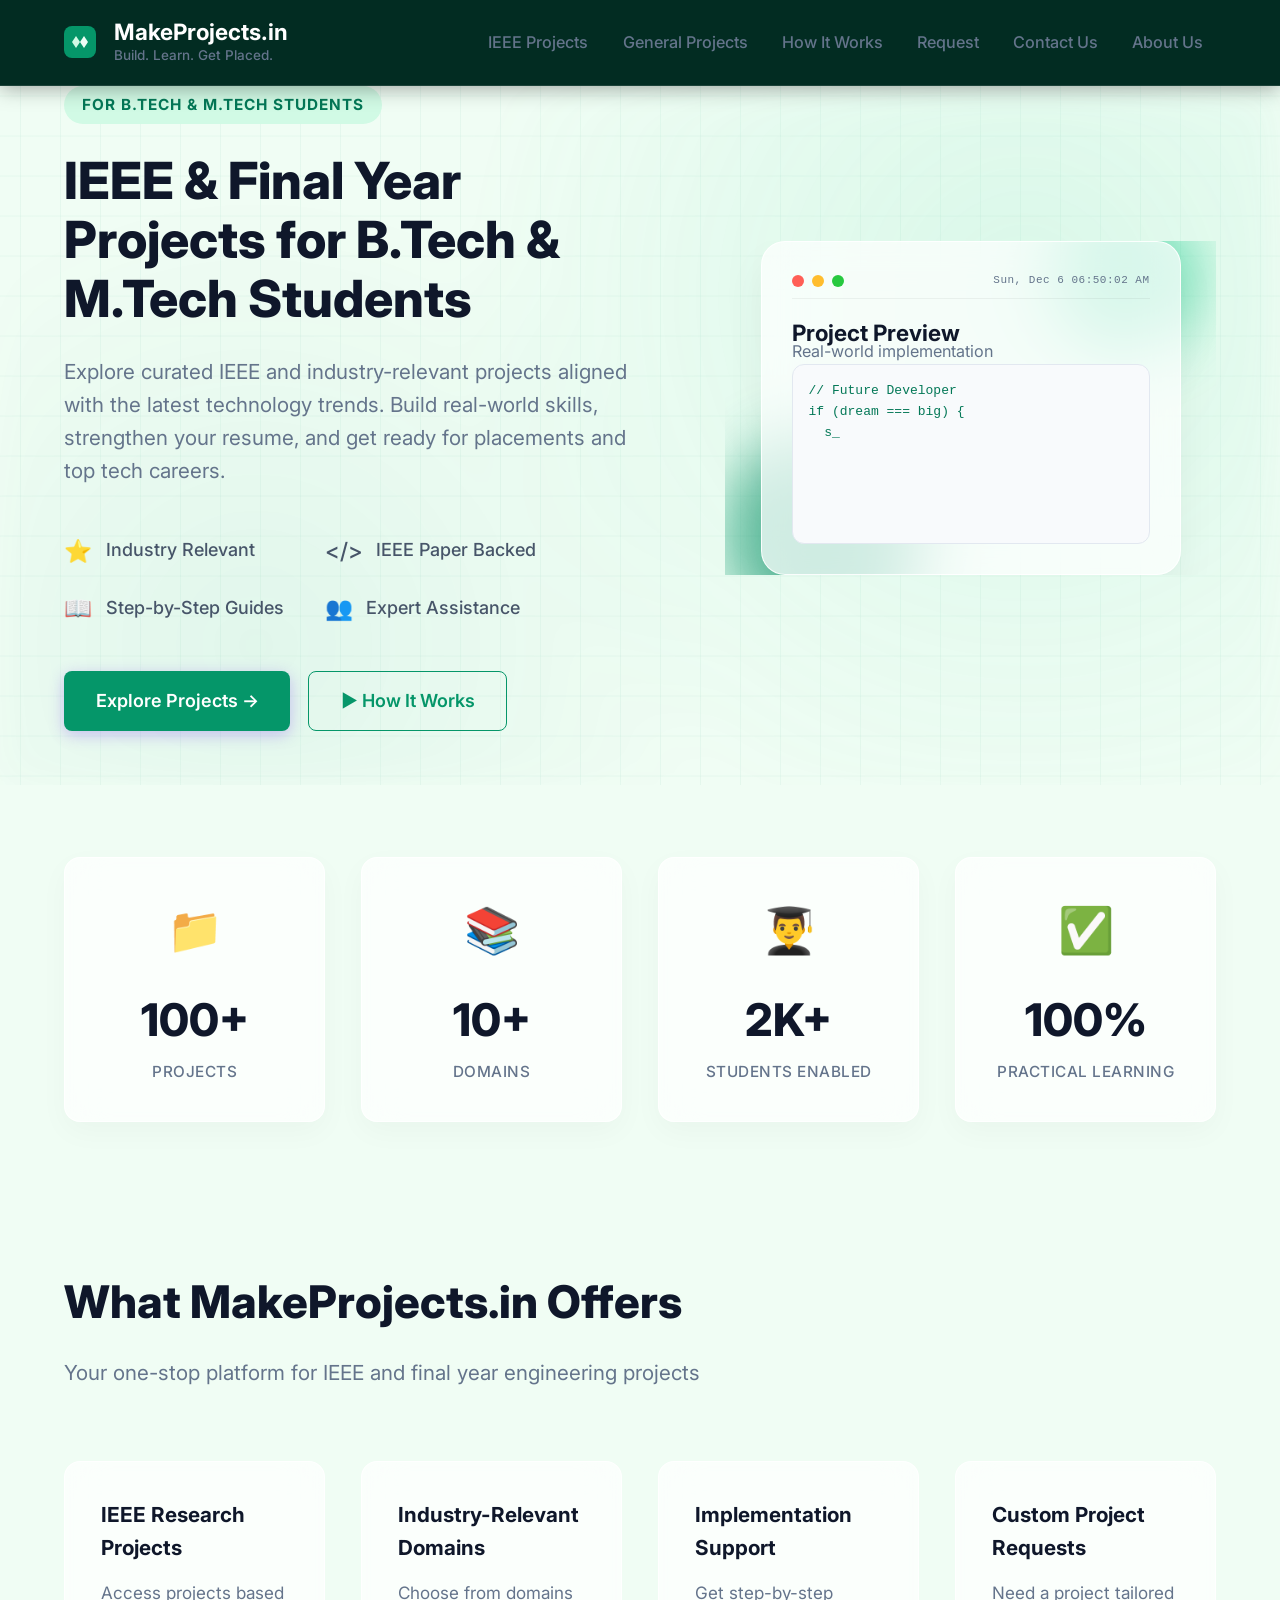
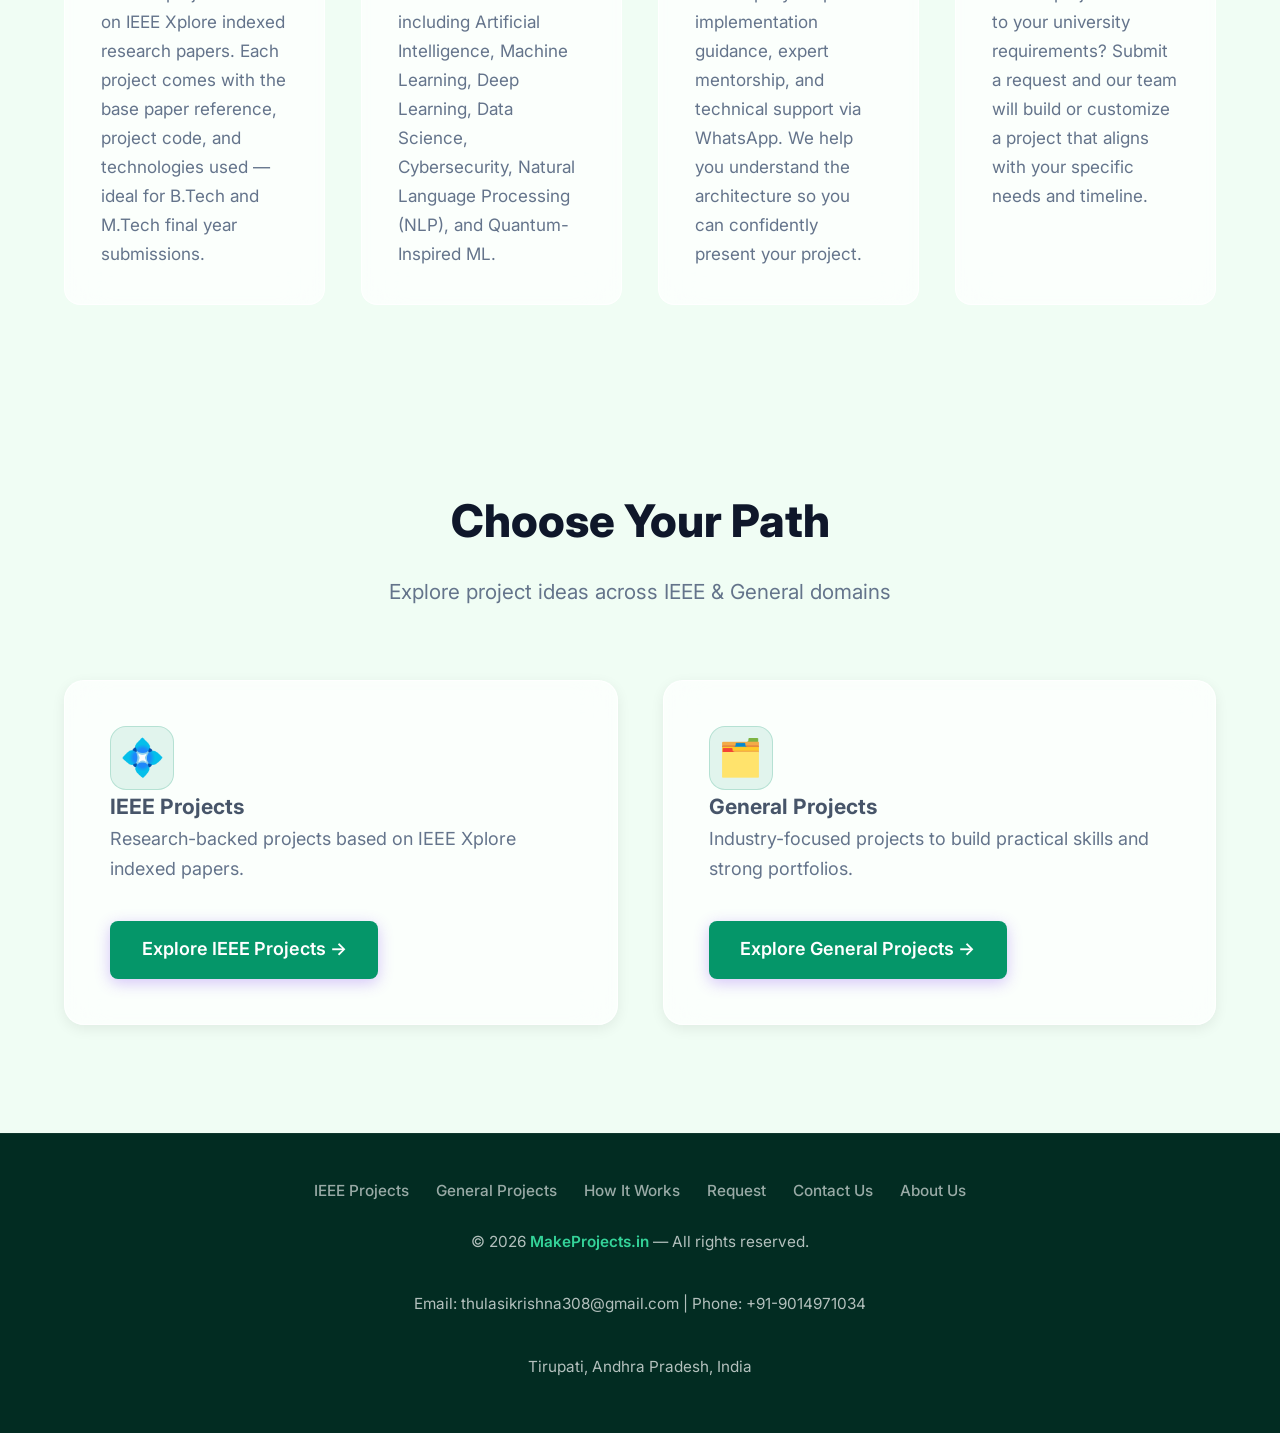
==== commit 0f681ca3: "updating the files" ====
--- a/index.html
+++ b/index.html
@@ -39,7 +39,7 @@
         "description": "MakeProjects.in provides IEEE and industry-relevant final year projects for B.Tech and M.Tech students with expert implementation support.",
         "contactPoint": {
           "@type": "ContactPoint",
-          "telephone": "+91-7780401166",
+          "telephone": "+91-9014971034",
           "contactType": "customer service",
           "email": "thulasikrishna308@gmail.com",
           "areaServed": "IN",
@@ -235,7 +235,7 @@
               <a href="./Tabs/About/About.html">About Us</a>
           </nav>
           <small>&copy; <span id="year">2026</span> <a href="https://makeprojects.in/">MakeProjects.in</a> — All rights reserved.</small><br>
-          <small>Email: thulasikrishna308@gmail.com | Phone: +91-7780401166</small><br>
+          <small>Email: thulasikrishna308@gmail.com | Phone: +91-9014971034</small><br>
           <small>Tirupati, Andhra Pradesh, India</small>
       </div>
   </footer>
--- a/style.css
+++ b/style.css
@@ -188,7 +188,14 @@
   background-size: 40px 40px;
   background-position: center center;
   opacity: 0.6;
-}
+  animation: panMesh 30s linear infinite;
+}
+
+@keyframes panMesh {
+  0% { background-position: 0 0; }
+  100% { background-position: 40px 40px; }
+}
+
 .emerald-mesh-bg::after {
   content: '';
   position: absolute;
@@ -196,6 +203,12 @@
   background: radial-gradient(circle at 80% 30%, rgba(52, 211, 153, 0.2) 0%, transparent 50%),
               radial-gradient(circle at 20% 80%, rgba(5, 150, 105, 0.1) 0%, transparent 40%);
   filter: blur(20px);
+  animation: pulseGlow 8s ease-in-out infinite alternate;
+}
+
+@keyframes pulseGlow {
+  0% { opacity: 0.7; transform: scale(1); }
+  100% { opacity: 1; transform: scale(1.05); }
 }
 
 .hero-content {
@@ -324,6 +337,14 @@
   color: #047857;
   line-height: 1.6;
   min-height: 180px;
+  overflow-x: auto;
+  text-align: left;
+}
+
+.glass-card-code pre {
+  margin: 0;
+  white-space: pre-wrap;
+  word-wrap: break-word;
 }
 
 .glass-card-code .cursor {
@@ -727,13 +748,15 @@
   }
   
   .hero-features {
-    grid-template-columns: 1fr;
+    grid-template-columns: repeat(2, 1fr);
     max-width: 100%;
+    gap: 1rem;
   }
   
   .hero-actions {
     flex-direction: column;
     width: 100%;
+    gap: 1rem;
   }
   
   .hero-actions .btn {
@@ -746,48 +769,164 @@
 }
 
 @media (max-width: 480px) {
+  .hero-section {
+    padding: 0 0 2rem;
+  }
+  
   .hero-title {
     font-size: clamp(1.5rem, 8vw, 2rem);
   }
+  
+  .hero-subtitle {
+    font-size: 0.9rem;
+    margin-bottom: 1.5rem;
+  }
+  
+  .hero-tag {
+    font-size: 0.65rem;
+    padding: 0.35rem 0.75rem;
+    letter-spacing: 0.5px;
+    margin-bottom: 1rem;
+  }
+  
+  .hero-features {
+    gap: 0.6rem;
+  }
+  
+  .feature-item {
+    font-size: 0.85rem;
+    gap: 0.5rem;
+  }
+  
+  .feature-item span {
+    font-size: 1.1rem;
+  }
+  
   .glass-hero-card {
     max-width: 100%;
   }
+  
   .glass-card-inner {
-    padding: 16px;
-    min-height: 280px;
-  }
+    padding: 18px 16px;
+    min-height: 240px;
+    border-radius: 16px;
+  }
+  
   .live-datetime {
     font-size: 9px;
   }
+  
   .glass-card-code {
     font-size: 0.75rem;
     padding: 12px;
-  }
+    min-height: 120px;
+  }
+  
   .glass-card-code pre {
     font-size: 0.75rem;
   }
+  
+  /* Make stats 2x2 grid on mobile for a tighter layout */
+  .stats-section {
+    padding: 2.5rem 0;
+  }
+  
+  .stats-grid {
+    grid-template-columns: repeat(2, 1fr);
+    gap: 1rem;
+  }
+  
+  .stat-item {
+    padding: 1.25rem 1rem;
+    border-radius: 12px;
+  }
+  
+  .stat-icon {
+    font-size: 1.5rem;
+    margin-bottom: 0.5rem;
+  }
+  
+  .stat-value {
+    font-size: 1.35rem;
+  }
+  
+  .stat-label {
+    font-size: 0.65rem;
+  }
+
+  .about-brief-section {
+    padding: 3rem 0;
+  }
+  
+  .about-brief-item {
+    padding: 1.5rem;
+    border-radius: 12px;
+  }
+  
+  .about-brief-item h3 {
+    font-size: 1.05rem;
+  }
+  
+  .about-brief-item p {
+    font-size: 0.85rem;
+  }
+
+  .path-section {
+    padding: 4rem 0;
+  }
+  
+  .section-title {
+    font-size: 1.6rem;
+    margin-bottom: 0.5rem;
+  }
+  
+  .section-subtitle {
+    font-size: 0.85rem;
+    margin-bottom: 2rem;
+  }
+  
   .path-card {
-    padding: 1.5rem;
-  }
-  .stat-item {
-    padding: 1.5rem;
-  }
-  .hero-tag {
+    padding: 1.5rem 1.25rem;
+    border-radius: 16px;
+  }
+  
+  .path-icon {
+    width: 48px;
+    height: 48px;
+    font-size: 1.5rem;
+    border-radius: 12px;
+  }
+  
+  .path-card h4 {
+    margin: 1rem 0 0.5rem;
+    font-size: 1.15rem;
+  }
+  
+  .path-card p {
+    font-size: 0.85rem;
+    margin-bottom: 1.5rem;
+  }
+
+  .btn {
+    padding: 0.75rem 1rem;
+    font-size: 0.9rem;
+  }
+  
+  .site-footer {
+    padding: 2rem 0;
+  }
+  
+  .site-footer small {
     font-size: 0.7rem;
-    padding: 0.3rem 0.75rem;
-  }
-  .hero-subtitle {
-    font-size: 0.95rem;
-  }
-  .btn {
-    padding: 0.7rem 1.25rem;
-    font-size: 0.9rem;
-  }
-  .section-title {
-    font-size: 1.8rem;
-  }
-  .footer small {
-    font-size: 0.75rem;
+  }
+  
+  .footer-nav {
+    gap: 0.8rem;
+    margin-bottom: 1rem;
+  }
+  
+  .footer-nav a {
+    font-size: 0.8rem;
   }
 }
 
@@ -795,13 +934,12 @@
   .container {
     width: 95%;
   }
+  
   .hero-title {
-    font-size: 1.4rem;
-  }
-  .stat-value {
-    font-size: 2rem;
-  }
-  .stat-icon {
-    font-size: 2rem;
-  }
-}
+    font-size: 1.35rem;
+  }
+  
+  .stats-grid {
+    grid-template-columns: 1fr;
+  }
+}
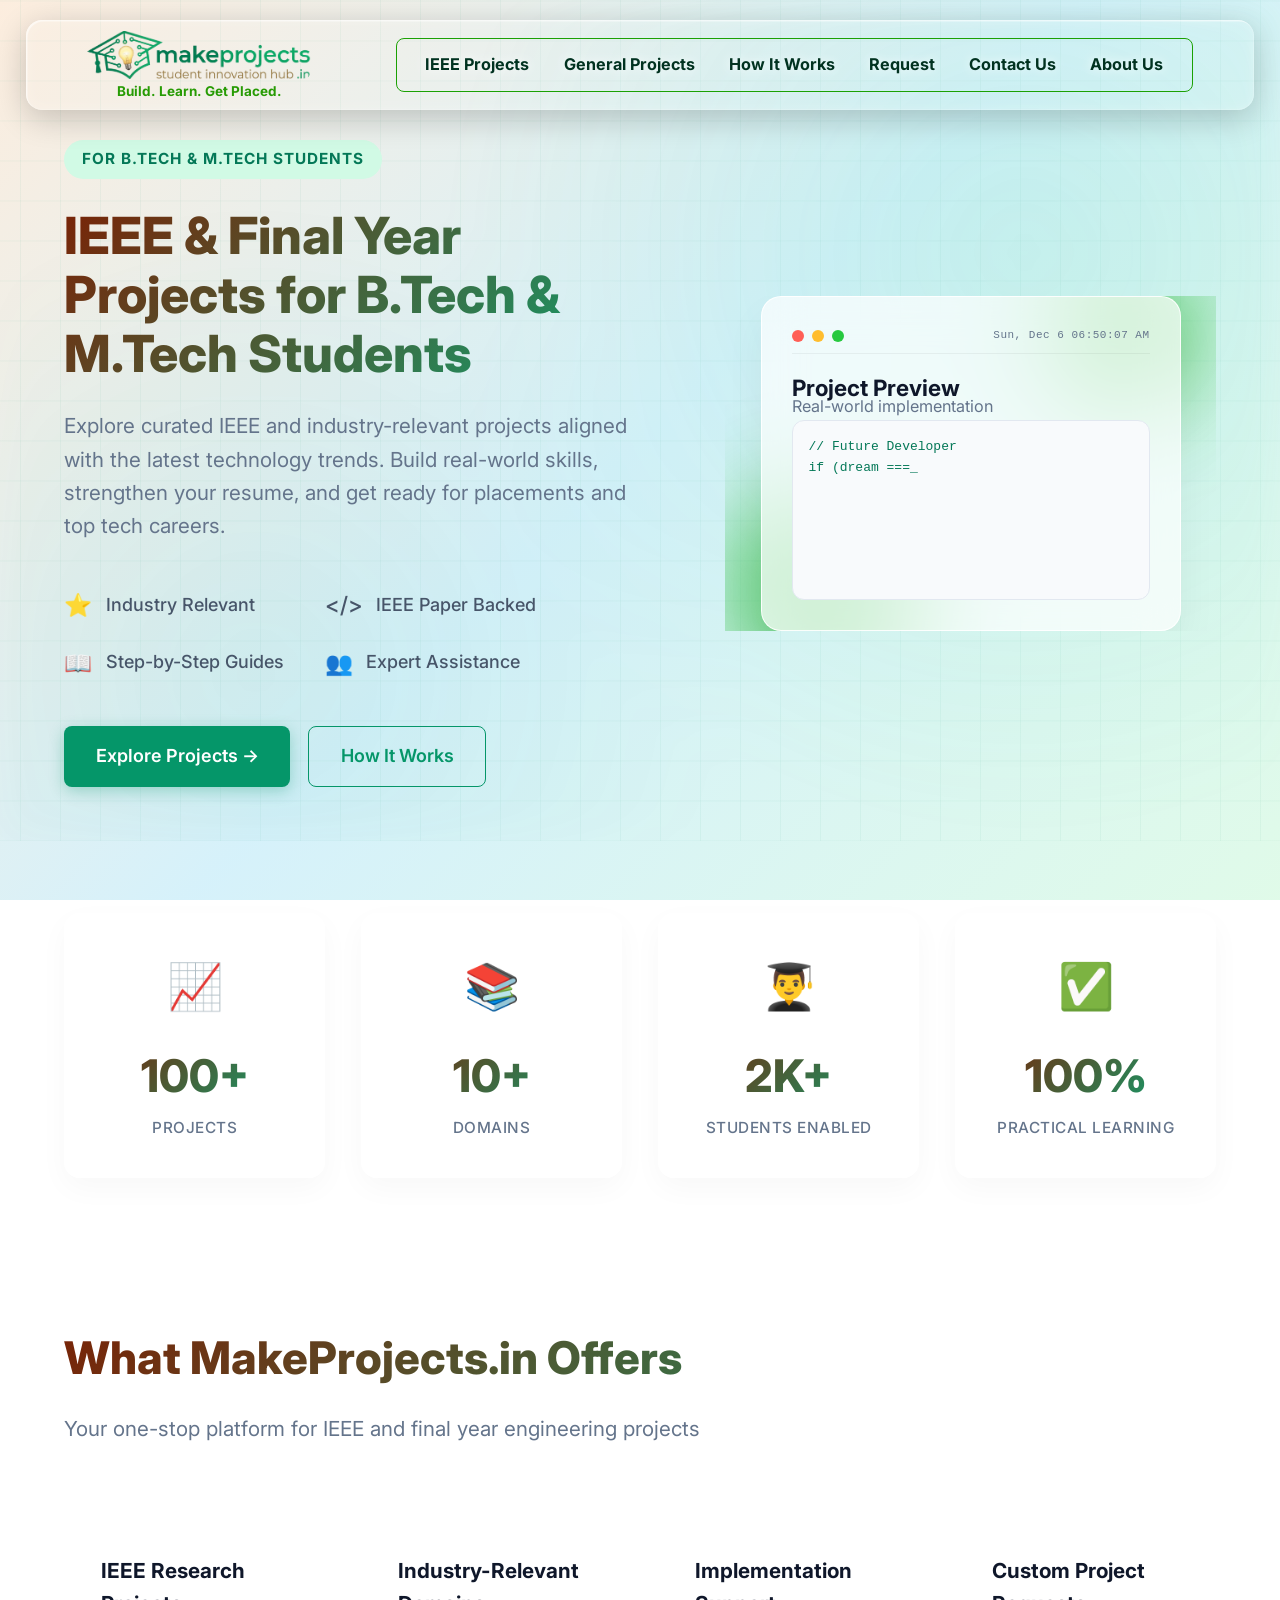
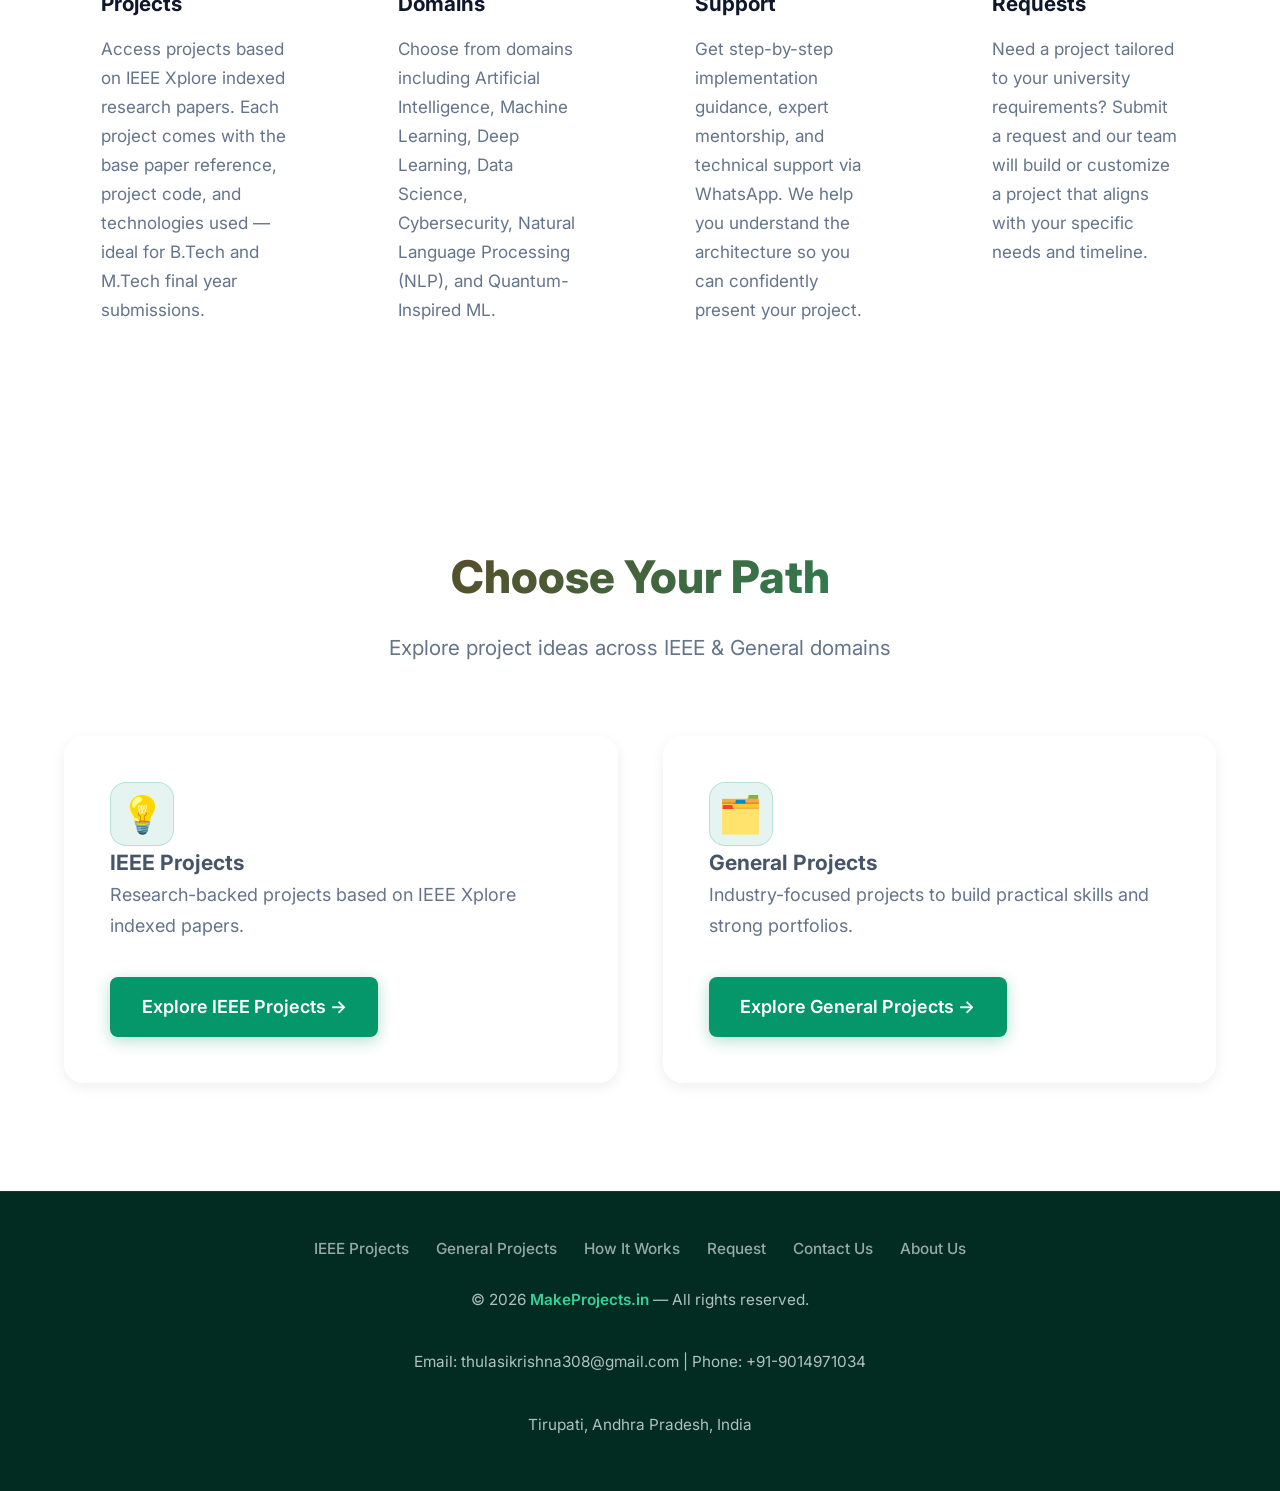
==== commit cc3c385e: "update" ====
--- a/index.html
+++ b/index.html
@@ -5,12 +5,14 @@
   <meta charset="utf-8" />
   <meta name="viewport" content="width=device-width, initial-scale=1" />
   <title>IEEE &amp; Final Year Projects for B.Tech &amp; M.Tech | MakeProjects.in</title>
-  <meta name="description" content="Explore 100+ IEEE and final year projects for B.Tech & M.Tech students. Domains include AI, Machine Learning, Deep Learning, Cybersecurity, NLP & more. Expert guidance and implementation support." />
+  <meta name="description"
+    content="Explore 100+ IEEE and final year projects for B.Tech & M.Tech students. Domains include AI, Machine Learning, Deep Learning, Cybersecurity, NLP & more. Expert guidance and implementation support." />
   <link rel="canonical" href="https://makeprojects.in/" />
 
   <!-- Open Graph -->
   <meta property="og:title" content="IEEE & Final Year Projects for B.Tech & M.Tech | MakeProjects.in" />
-  <meta property="og:description" content="Explore 100+ IEEE and final year projects for B.Tech & M.Tech students across AI, ML, Cybersecurity, NLP and more." />
+  <meta property="og:description"
+    content="Explore 100+ IEEE and final year projects for B.Tech & M.Tech students across AI, ML, Cybersecurity, NLP and more." />
   <meta property="og:url" content="https://makeprojects.in/" />
   <meta property="og:type" content="website" />
   <meta property="og:site_name" content="MakeProjects.in" />
@@ -19,13 +21,14 @@
   <!-- Twitter Card -->
   <meta name="twitter:card" content="summary_large_image" />
   <meta name="twitter:title" content="IEEE & Final Year Projects for B.Tech & M.Tech | MakeProjects.in" />
-  <meta name="twitter:description" content="Explore 100+ IEEE and final year projects for B.Tech & M.Tech students across AI, ML, Cybersecurity, NLP and more." />
+  <meta name="twitter:description"
+    content="Explore 100+ IEEE and final year projects for B.Tech & M.Tech students across AI, ML, Cybersecurity, NLP and more." />
   <meta name="twitter:image" content="https://makeprojects.in/Src/img/main_logo.png" />
 
   <link rel="preconnect" href="https://fonts.googleapis.com">
   <link rel="preconnect" href="https://fonts.gstatic.com" crossorigin>
   <link href="https://fonts.googleapis.com/css2?family=Inter:wght@400;500;600;700;800&display=swap" rel="stylesheet">
-  <link rel="stylesheet" href="./style.css?v=3" />
+  <link rel="stylesheet" href="./style.css?v=8" />
 
   <!-- Structured Data: Organization + WebSite -->
   <script type="application/ld+json">
@@ -36,7 +39,7 @@
         "@type": "Organization",
         "name": "MakeProjects.in",
         "url": "https://makeprojects.in/",
-        "description": "MakeProjects.in provides IEEE and industry-relevant final year projects for B.Tech and M.Tech students with expert implementation support.",
+        "description": "MakeProjects.in provides IEEE and industry-relevant final year projects for B.Tech and M.Tech students with expert implementation support. Make Projects",
         "contactPoint": {
           "@type": "ContactPoint",
           "telephone": "+91-9014971034",
@@ -56,11 +59,12 @@
         "@type": "WebSite",
         "name": "MakeProjects.in",
         "url": "https://makeprojects.in/",
-        "description": "IEEE and final year project solutions for engineering students"
+        "description": "IEEE and final year project solutions for engineering students. Make Projects"
       }
     ]
   }
   </script>
+  <link rel="icon" type="image/jpeg" href="./Src/icons/web_icon_main.png">
 </head>
 
 <body>
@@ -69,13 +73,9 @@
     <div class="container">
       <div class="header-content">
         <a href="/" class="logo" aria-label="MakeProjects.in — Home">
-          <svg width="32" height="32" viewBox="0 0 32 32" fill="none" aria-hidden="true">
-            <rect width="32" height="32" rx="8" fill="#059669" />
-            <path d="M8 16l4-6 4 6-4 6z" fill="#d1fae5" />
-            <path d="M16 16l4-6 4 6-4 6z" fill="#ecfdf5" />
-          </svg>
+          <img src="./Src/icons/Heading_icon.png" alt="MakeProjects Logo"
+            style="height: 48px; width: auto; border-radius: 8px; object-fit: cover;">
           <div class="logo-text">
-            <span class="logo-brand">MakeProjects.in</span>
             <span class="logo-tagline-text">Build. Learn. Get Placed.</span>
           </div>
         </a>
@@ -110,7 +110,8 @@
             <span class="hero-tag">FOR B.TECH &amp; M.TECH STUDENTS</span>
             <h1 class="hero-title">IEEE &amp; Final Year Projects for B.Tech &amp; M.Tech Students</h1>
             <p class="hero-subtitle">Explore curated IEEE and industry-relevant projects aligned with the latest
-              technology trends. Build real-world skills, strengthen your resume, and get ready for placements and top tech careers.</p>
+              technology trends. Build real-world skills, strengthen your resume, and get ready for placements and top
+              tech careers.</p>
             <div class="hero-features">
               <div class="feature-item"><span>⭐</span> Industry Relevant</div>
               <div class="feature-item"><span>&lt;/&gt;</span> IEEE Paper Backed</div>
@@ -119,14 +120,14 @@
             </div>
             <div class="hero-actions">
               <a href="./Tabs/IEEE_Tab/IEEE_Projects.html" class="btn btn-primary">Explore Projects →</a>
-              <a href="./Tabs/How_it_works/how_it_works.html" class="btn btn-secondary">▶ How It Works</a>
+              <a href="./Tabs/How_it_works/how_it_works.html" class="btn btn-secondary">How It Works</a>
             </div>
           </div>
           <div class="hero-image">
             <div class="glass-hero-card">
               <div class="glass-orb orb-top"></div>
               <div class="glass-orb orb-bottom"></div>
-              
+
               <div class="glass-card-inner">
                 <div class="graphic-header">
                   <div class="dots-wrap">
@@ -152,7 +153,7 @@
       <div class="container">
         <div class="stats-grid">
           <div class="stat-item">
-            <div class="stat-icon">📁</div>
+            <div class="stat-icon">📈</div>
             <div class="stat-value">100+</div>
             <div class="stat-label">Projects</div>
           </div>
@@ -183,19 +184,23 @@
         <div class="about-brief-grid">
           <div class="about-brief-item">
             <h3>IEEE Research Projects</h3>
-            <p>Access projects based on IEEE Xplore indexed research papers. Each project comes with the base paper reference, project code, and technologies used — ideal for B.Tech and M.Tech final year submissions.</p>
+            <p>Access projects based on IEEE Xplore indexed research papers. Each project comes with the base paper
+              reference, project code, and technologies used — ideal for B.Tech and M.Tech final year submissions.</p>
           </div>
           <div class="about-brief-item">
             <h3>Industry-Relevant Domains</h3>
-            <p>Choose from domains including Artificial Intelligence, Machine Learning, Deep Learning, Data Science, Cybersecurity, Natural Language Processing (NLP), and Quantum-Inspired ML.</p>
+            <p>Choose from domains including Artificial Intelligence, Machine Learning, Deep Learning, Data Science,
+              Cybersecurity, Natural Language Processing (NLP), and Quantum-Inspired ML.</p>
           </div>
           <div class="about-brief-item">
             <h3>Implementation Support</h3>
-            <p>Get step-by-step implementation guidance, expert mentorship, and technical support via WhatsApp. We help you understand the architecture so you can confidently present your project.</p>
+            <p>Get step-by-step implementation guidance, expert mentorship, and technical support via WhatsApp. We help
+              you understand the architecture so you can confidently present your project.</p>
           </div>
           <div class="about-brief-item">
             <h3>Custom Project Requests</h3>
-            <p>Need a project tailored to your university requirements? Submit a request and our team will build or customize a project that aligns with your specific needs and timeline.</p>
+            <p>Need a project tailored to your university requirements? Submit a request and our team will build or
+              customize a project that aligns with your specific needs and timeline.</p>
           </div>
         </div>
       </div>
@@ -207,7 +212,7 @@
         <p class="section-subtitle">Explore project ideas across IEEE &amp; General domains</p>
         <div class="path-grid">
           <div class="path-card">
-            <div class="path-icon">💠</div>
+            <div class="path-icon">💡</div>
             <h3>IEEE Projects</h3>
             <p>Research-backed projects based on IEEE Xplore indexed papers.</p>
             <a href="./Tabs/IEEE_Tab/IEEE_Projects.html" class="btn btn-primary">Explore IEEE Projects →</a>
@@ -225,22 +230,43 @@
 
   <!-- ===== FOOTER ===== -->
   <footer class="site-footer">
-      <div class="container">
-          <nav class="footer-nav" aria-label="Footer navigation">
-              <a href="./Tabs/IEEE_Tab/IEEE_Projects.html">IEEE Projects</a>
-              <a href="./Tabs/General_Tab/General_projects.html">General Projects</a>
-              <a href="./Tabs/How_it_works/how_it_works.html">How It Works</a>
-              <a href="./Tabs/Request/Request.html">Request</a>
-              <a href="./Tabs/Contact_US/Contact.html">Contact Us</a>
-              <a href="./Tabs/About/About.html">About Us</a>
-          </nav>
-          <small>&copy; <span id="year">2026</span> <a href="https://makeprojects.in/">MakeProjects.in</a> — All rights reserved.</small><br>
-          <small>Email: thulasikrishna308@gmail.com | Phone: +91-9014971034</small><br>
-          <small>Tirupati, Andhra Pradesh, India</small>
-      </div>
+    <div class="container">
+      <nav class="footer-nav" aria-label="Footer navigation">
+        <a href="./Tabs/IEEE_Tab/IEEE_Projects.html">IEEE Projects</a>
+        <a href="./Tabs/General_Tab/General_projects.html">General Projects</a>
+        <a href="./Tabs/How_it_works/how_it_works.html">How It Works</a>
+        <a href="./Tabs/Request/Request.html">Request</a>
+        <a href="./Tabs/Contact_US/Contact.html">Contact Us</a>
+        <a href="./Tabs/About/About.html">About Us</a>
+      </nav>
+      <small>&copy; <span id="year">2026</span> <a href="https://makeprojects.in/">MakeProjects.in</a> — All rights
+        reserved.</small><br>
+      <small>Email: thulasikrishna308@gmail.com | Phone: +91-9014971034</small><br>
+      <small>Tirupati, Andhra Pradesh, India</small>
+    </div>
   </footer>
 
-  <script src="./script.js?v=3" defer></script>
+  <script src="./script.js?v=5" defer></script>
+
+  <svg width="0" height="0" style="position: absolute" aria-hidden="true">
+    <filter id="lg-filter" x="0" y="0" width="100%" height="100%" color-interpolation-filters="sRGB">
+      <feImage x="0" y="0" width="100%" height="100%" preserveAspectRatio="none"
+        href="data:image/svg+xml;utf8,%3Csvg%20xmlns%3D%22http%3A%2F%2Fwww.w3.org%2F2000%2Fsvg%22%20width%3D%22100%25%22%20height%3D%22100%25%22%20viewBox%3D%220%200%20420%20280%22%20preserveAspectRatio%3D%22none%22%3E%3Cdefs%3E%3ClinearGradient%20id%3D%22Y%22%20x1%3D%220%22%20x2%3D%220%22%20y1%3D%224%25%22%20y2%3D%2296%25%22%3E%3Cstop%20offset%3D%220%25%22%20stop-color%3D%22%230F0%22%2F%3E%3Cstop%20offset%3D%22100%25%22%20stop-color%3D%22%23000%22%2F%3E%3C%2FlinearGradient%3E%3ClinearGradient%20id%3D%22X%22%20x1%3D%223%25%22%20x2%3D%2297%25%22%20y1%3D%220%22%20y2%3D%220%22%3E%3Cstop%20offset%3D%220%25%22%20stop-color%3D%22%23F00%22%2F%3E%3Cstop%20offset%3D%22100%25%22%20stop-color%3D%22%23000%22%2F%3E%3C%2FlinearGradient%3E%3C%2Fdefs%3E%3Crect%20width%3D%22100%25%22%20height%3D%22100%25%22%20fill%3D%22%23808080%22%2F%3E%3Cg%20filter%3D%22blur(2px)%22%3E%3Crect%20width%3D%22100%25%22%20height%3D%22100%25%22%20fill%3D%22%23000080%22%2F%3E%3Crect%20width%3D%22100%25%22%20height%3D%22100%25%22%20fill%3D%22url(%23Y)%22%20style%3D%22mix-blend-mode%3Ascreen%22%2F%3E%3Crect%20width%3D%22100%25%22%20height%3D%22100%25%22%20fill%3D%22url(%23X)%22%20style%3D%22mix-blend-mode%3Ascreen%22%2F%3E%3Crect%20x%3D%222%25%22%20y%3D%222%25%22%20width%3D%2296%25%22%20height%3D%2296%25%22%20rx%3D%2250%22%20ry%3D%2250%22%20fill%3D%22%23808080%22%20filter%3D%22blur(7px)%22%2F%3E%3C%2Fg%3E%3C%2Fsvg%3E"
+        result="displacementMap" />
+      <feDisplacementMap in="SourceGraphic" in2="displacementMap" scale="219" xChannelSelector="R"
+        yChannelSelector="G" />
+      <feColorMatrix type="matrix" result="displacedR" values="1 0 0 0 0  0 0 0 0 0  0 0 0 0 0  0 0 0 1 0" />
+      <feDisplacementMap in="SourceGraphic" in2="displacementMap" scale="217" xChannelSelector="R"
+        yChannelSelector="G" />
+      <feColorMatrix type="matrix" result="displacedG" values="0 0 0 0 0  0 1 0 0 0  0 0 0 0 0  0 0 0 1 0" />
+      <feDisplacementMap in="SourceGraphic" in2="displacementMap" scale="215" xChannelSelector="R"
+        yChannelSelector="G" />
+      <feColorMatrix type="matrix" result="displacedB" values="0 0 0 0 0  0 0 0 0 0  0 0 1 0 0  0 0 0 1 0" />
+      <feBlend in="displacedR" in2="displacedG" mode="screen" result="rg" />
+      <feBlend in="rg" in2="displacedB" mode="screen" />
+    </filter>
+  </svg>
+
 </body>
 
 </html>
--- a/style.css
+++ b/style.css
@@ -11,13 +11,22 @@
   --border: #e2e8f0;
   --glass-shadow: 0 4px 14px rgba(0, 0, 0, 0.07);
   --radius: 12px;
-  
+
   --bg-hero: linear-gradient(135deg, #022c22 0%, #064e3b 35%, #047857 70%, #059669 100%);
   --text-dark: #0f172a;
 }
 
 html {
   font-size: clamp(14px, 1.2vw + 0.5rem, 18px);
+  min-height: 100vh;
+  scroll-behavior: smooth;
+  background: linear-gradient(
+    135deg,
+    hsl(calc(30 + var(--scroll-p, 0) * 120), 85%, 93%) 0%,
+    hsl(calc(195 + var(--scroll-p, 0) * 80), 80%, 91%) 50%,
+    hsl(calc(140 + var(--scroll-p, 0) * 110), 75%, 93%) 100%
+  ) !important;
+  background-attachment: fixed !important;
 }
 
 * {
@@ -28,11 +37,14 @@
 
 body {
   font-family: 'Inter', -apple-system, BlinkMacSystemFont, 'Segoe UI', Roboto, Helvetica, Arial, sans-serif;
-  background-color: var(--bg);
+  background: transparent;
   color: var(--text);
   line-height: 1.6;
   overflow-x: hidden;
+  min-height: 100vh;
   -webkit-font-smoothing: antialiased;
+  word-break: break-word;
+  overflow-wrap: break-word;
 }
 
 a {
@@ -53,26 +65,27 @@
   display: inline-flex;
   justify-content: center;
   align-items: center;
-  padding: 0.8rem 1.75rem;
+  padding: clamp(0.6rem, 1.5vw, 0.85rem) clamp(1rem, 3vw, 1.75rem);
   border: none;
   border-radius: 8px;
   font-weight: 600;
   cursor: pointer;
   text-decoration: none;
   transition: all 0.3s ease;
-  font-size: 1rem;
+  font-size: clamp(0.85rem, 1.5vw, 1rem);
+  white-space: nowrap;
 }
 
 .btn-primary {
   background-color: var(--primary);
   color: #fff;
-  box-shadow: 0 4px 15px rgba(124, 58, 237, 0.3);
+  box-shadow: 0 4px 15px rgba(5, 150, 105, 0.3);
 }
 
 .btn-primary:hover {
   background-color: var(--primary-hover);
   transform: translateY(-2px);
-  box-shadow: 0 0 25px rgba(124, 58, 237, 0.6), 0 6px 20px rgba(124, 58, 237, 0.4);
+  box-shadow: 0 0 25px rgba(5, 150, 105, 0.5), 0 6px 20px rgba(5, 150, 105, 0.35);
 }
 
 .btn-secondary {
@@ -89,15 +102,27 @@
 
 /* ===== HEADER ===== */
 .page-header {
-  background: var(--secondary);
-  backdrop-filter: blur(12px);
-  -webkit-backdrop-filter: blur(12px);
-  border-bottom: 1px solid rgba(255, 255, 255, 0.1);
-  box-shadow: 0 2px 20px rgba(0, 0, 0, 0.35);
-  position: sticky;
-  top: 0;
+  position: fixed;
+  top: 20px;
+  left: 0;
+  right: 0;
   z-index: 100;
-  padding: 1rem 0;
+  margin: 0 auto;
+  width: 96%;
+  max-width: 1400px;
+  height: 90px;
+  transition: all 0.3s ease;
+  border-radius: 16px;
+  background: rgba(255, 255, 255, 0.09);
+  backdrop-filter: blur(1px) url(#lg-filter) blur(2px) saturate(1.5) brightness(1.1);
+  -webkit-backdrop-filter: blur(8px) saturate(1.8) brightness(1.15) contrast(1.05);
+  box-shadow:
+    inset 0 0 0 1px rgba(255, 255, 255, 0.15),
+    inset 1.5px 1.5px 0 rgba(255, 255, 255, 0.5),
+    inset 0 0 12px rgba(255, 255, 255, 0.2),
+    0 8px 32px rgba(0, 0, 0, 0.2);
+  border-bottom: none;
+  padding: 0;
 }
 
 .header-content {
@@ -111,14 +136,17 @@
   display: flex;
   align-items: center;
   gap: 1rem;
+  flex-direction: column;
+  align-items: center;
+  justify-content: center;
+  gap: 0.5mm;
+  padding-top: 4px;
 }
 
 .logo img {
   width: 32px;
   height: 32px;
-  background-color: var(--primary);
   border-radius: 8px;
-  padding: 4px;
 }
 
 .logo-text {
@@ -130,7 +158,7 @@
   font-size: 1.25rem;
   font-weight: 700;
   line-height: 1.2;
-  color: #fff;
+  color: #ffffff;
 }
 
 .logo-text p {
@@ -140,41 +168,63 @@
 }
 
 .main-nav ul {
+
+
+  background: transparent;
+  border: 1px solid #1ba104;
+  backdrop-filter: none;
+  -webkit-backdrop-filter: none;
+  padding: 6px 16px;
+  border-radius: 8px;
+  box-shadow: none;
+
+
   display: flex;
   gap: 0.5rem;
   align-items: center;
+
+
 }
 
 .main-nav a {
-  color: var(--muted);
-  font-weight: 500;
+  color: #013220;
+  text-shadow: 0 0 8px rgba(255, 255, 255, 0.8);
+
+  font-weight: 700;
   font-size: 0.9rem;
   padding: 0.4rem 0.7rem;
+  transition: all 0.3s cubic-bezier(0.25, 0.8, 0.25, 1);
+  display: inline-block;
   border-radius: 6px;
   transition: color 0.2s, background 0.2s;
   white-space: nowrap;
 }
 
-.main-nav a:hover, .main-nav a.nav-active {
-  color: #fff;
-  background: rgba(255, 255, 255, 0.07);
+.main-nav a:hover,
+.main-nav a.nav-active {
+  color: #000000;
+  background: transparent !important;
+  box-shadow: none !important;
+  transform: translateY(-2px);
+  backdrop-filter: none !important;
+  -webkit-backdrop-filter: none !important;
 }
 
 .mobile-menu-btn {
   display: none;
   background: none;
   border: none;
-  color: #fff;
+  color: #0f172a;
   cursor: pointer;
   padding: 4px;
 }
 
 /* ===== HERO SECTION ===== */
 .hero-section {
-  padding: 0 0 3rem;
+  padding: 140px 0 3rem;
   position: relative;
   overflow: hidden;
-  background: var(--bg);
+  background: transparent;
   color: var(--text);
 }
 
@@ -182,9 +232,9 @@
   position: absolute;
   inset: 0;
   z-index: 0;
-  background-image: 
-      linear-gradient(rgba(5, 150, 105, 0.08) 1px, transparent 1px),
-      linear-gradient(90deg, rgba(5, 150, 105, 0.08) 1px, transparent 1px);
+  background-image:
+    linear-gradient(rgba(5, 150, 105, 0.08) 1px, transparent 1px),
+    linear-gradient(90deg, rgba(5, 150, 105, 0.08) 1px, transparent 1px);
   background-size: 40px 40px;
   background-position: center center;
   opacity: 0.6;
@@ -192,8 +242,13 @@
 }
 
 @keyframes panMesh {
-  0% { background-position: 0 0; }
-  100% { background-position: 40px 40px; }
+  0% {
+    background-position: 0 0;
+  }
+
+  100% {
+    background-position: 40px 40px;
+  }
 }
 
 .emerald-mesh-bg::after {
@@ -201,14 +256,21 @@
   position: absolute;
   inset: 0;
   background: radial-gradient(circle at 80% 30%, rgba(52, 211, 153, 0.2) 0%, transparent 50%),
-              radial-gradient(circle at 20% 80%, rgba(5, 150, 105, 0.1) 0%, transparent 40%);
+    radial-gradient(circle at 20% 80%, rgba(5, 150, 105, 0.1) 0%, transparent 40%);
   filter: blur(20px);
   animation: pulseGlow 8s ease-in-out infinite alternate;
 }
 
 @keyframes pulseGlow {
-  0% { opacity: 0.7; transform: scale(1); }
-  100% { opacity: 1; transform: scale(1.05); }
+  0% {
+    opacity: 0.7;
+    transform: scale(1);
+  }
+
+  100% {
+    opacity: 1;
+    transform: scale(1.05);
+  }
 }
 
 .hero-content {
@@ -242,7 +304,7 @@
 .glass-orb {
   position: absolute;
   border-radius: 50%;
-  filter: blur(30px);
+  filter: blur(50px);
   opacity: 0.6;
   animation: floatOrb 8s infinite alternate ease-in-out;
 }
@@ -250,7 +312,7 @@
 .orb-top {
   width: 150px;
   height: 150px;
-  background: #34d399;
+  background: #09af06;
   top: -40px;
   right: -20px;
 }
@@ -258,15 +320,20 @@
 .orb-bottom {
   width: 200px;
   height: 200px;
-  background: #059669;
+  background: #04af0f;
   bottom: -60px;
   left: -40px;
   animation-delay: -4s;
 }
 
 @keyframes floatOrb {
-  0% { transform: translate(0, 0) scale(1); }
-  100% { transform: translate(20px, 30px) scale(1.1); }
+  0% {
+    transform: translate(0, 0) scale(1);
+  }
+
+  100% {
+    transform: translate(20px, 30px) scale(1.1);
+  }
 }
 
 .glass-card-inner {
@@ -275,7 +342,7 @@
   backdrop-filter: blur(20px);
   -webkit-backdrop-filter: blur(20px);
   border: 1px solid rgba(255, 255, 255, 0.9);
-  border-radius: 24px;
+  border-radius: 20px;
   box-shadow: 0 20px 40px rgba(0, 0, 0, 0.05);
   padding: 30px;
   z-index: 2;
@@ -289,7 +356,7 @@
   align-items: center;
   justify-content: space-between;
   padding-bottom: 8px;
-  border-bottom: 1px solid rgba(0,0,0,0.05);
+  border-bottom: 1px solid rgba(0, 0, 0, 0.05);
 }
 
 .dots-wrap {
@@ -303,9 +370,17 @@
   border-radius: 50%;
 }
 
-.graphic-header .dot:nth-child(1) { background: #ff5f56; }
-.graphic-header .dot:nth-child(2) { background: #ffbd2e; }
-.graphic-header .dot:nth-child(3) { background: #27c93f; }
+.graphic-header .dot:nth-child(1) {
+  background: #ff5f56;
+}
+
+.graphic-header .dot:nth-child(2) {
+  background: #ffbd2e;
+}
+
+.graphic-header .dot:nth-child(3) {
+  background: #27c93f;
+}
 
 .live-datetime {
   font-family: 'Courier New', Courier, monospace;
@@ -354,13 +429,27 @@
 }
 
 @keyframes blink {
-  0%, 100% { opacity: 1; }
-  50% { opacity: 0; }
+
+  0%,
+  100% {
+    opacity: 1;
+  }
+
+  50% {
+    opacity: 0;
+  }
 }
 
 @keyframes float {
-  0%, 100% { transform: translateY(0); }
-  50% { transform: translateY(-15px); }
+
+  0%,
+  100% {
+    transform: translateY(0);
+  }
+
+  50% {
+    transform: translateY(-15px);
+  }
 }
 
 .hero-tag {
@@ -375,12 +464,30 @@
   letter-spacing: 1px;
 }
 
+.hero-title,
+.section-title,
+.section-heading,
+.page-title,
+.hero-banner h1,
+.hero-content h1,
+.stat-value,
+.logo-text h1 {
+  background: linear-gradient(
+    135deg,
+    hsl(calc(15 + var(--scroll-p, 0) * 160), 90%, 25%) 0%,
+    hsl(calc(160 + var(--scroll-p, 0) * 140), 85%, 35%) 100%
+  ) !important;
+  -webkit-background-clip: text !important;
+  -webkit-text-fill-color: transparent !important;
+  background-clip: text !important;
+  transition: background 0.1s ease-out;
+}
+
 .hero-title {
   font-size: clamp(2rem, 4vw, 3rem);
   font-weight: 800;
   line-height: 1.15;
   margin-bottom: 1.5rem;
-  color: var(--text-dark);
 }
 
 .hero-subtitle {
@@ -417,7 +524,7 @@
 
 /* ===== STATS SECTION ===== */
 .stats-section {
-  background: var(--bg);
+  background: transparent;
   padding: 4rem 0;
 }
 
@@ -463,6 +570,78 @@
   text-transform: uppercase;
   letter-spacing: 0.5px;
   font-size: 0.85rem;
+}
+
+/* ===== BUBBLE HOVER EFFECT (all glassy cards) ===== */
+/* Mouse-tracking spotlight radial glow via --mx / --my CSS vars set by JS */
+.stat-item,
+.path-card,
+.about-brief-item {
+  position: relative;
+  overflow: hidden;
+  isolation: isolate;
+}
+
+.stat-item::after,
+.path-card::after,
+.about-brief-item::after {
+  content: '';
+  position: absolute;
+  inset: 0;
+  border-radius: inherit;
+  background: radial-gradient(
+    280px circle at var(--mx, 50%) var(--my, 50%),
+    rgba(5, 150, 105, 0.13) 0%,
+    transparent 70%
+  );
+  opacity: 0;
+  transition: opacity 0.4s ease;
+  pointer-events: none;
+  z-index: 0;
+}
+
+.stat-item:hover::after,
+.path-card:hover::after,
+.about-brief-item:hover::after {
+  opacity: 1;
+}
+
+/* Ripple effect on click */
+.ripple-ring {
+  position: absolute;
+  border-radius: 50%;
+  background: rgba(5, 150, 105, 0.25);
+  transform: scale(0);
+  animation: ripple-expand 0.65s cubic-bezier(0.22, 1, 0.36, 1) forwards;
+  pointer-events: none;
+  z-index: 10;
+}
+
+@keyframes ripple-expand {
+  to {
+    transform: scale(4);
+    opacity: 0;
+  }
+}
+
+/* Scroll-reveal .visible class (used by IntersectionObserver) */
+.path-card {
+  opacity: 0;
+  transform: translateY(24px);
+  transition: opacity 0.6s cubic-bezier(0.16, 1, 0.3, 1), transform 0.6s cubic-bezier(0.16, 1, 0.3, 1), box-shadow 0.3s ease, border-color 0.3s ease;
+}
+
+.path-card.visible {
+  opacity: 1;
+  transform: translateY(0);
+}
+
+/* Ensure card content stays above the bubble overlay */
+.stat-item > *,
+.path-card > *,
+.about-brief-item > * {
+  position: relative;
+  z-index: 1;
 }
 
 /* ===== PATH SECTION ===== */
@@ -505,9 +684,9 @@
   box-shadow: var(--glass-shadow);
 }
 
-.path-card:hover { 
-  transform: translateY(-8px); 
-  border-color: var(--primary); 
+.path-card:hover {
+  transform: translateY(-8px);
+  border-color: var(--primary);
   box-shadow: 0 15px 30px rgba(5, 150, 105, 0.1), inset 0 0 20px rgba(5, 150, 105, 0.05);
 }
 
@@ -540,7 +719,7 @@
 /* ===== ABOUT BRIEF SECTION (Homepage SEO content) ===== */
 .about-brief-section {
   padding: 4rem 0;
-  background: var(--bg);
+  background: transparent;
 }
 
 .about-brief-grid {
@@ -582,9 +761,9 @@
 .site-footer {
   text-align: center;
   padding: 2.5rem 0;
-  color: rgba(255,255,255,0.7);
+  color: rgba(255, 255, 255, 0.7);
   background: var(--secondary);
-  border-top: 1px solid rgba(255,255,255,0.05);
+  border-top: 1px solid rgba(255, 255, 255, 0.05);
 }
 
 .site-footer small {
@@ -612,7 +791,7 @@
 }
 
 .footer-nav a {
-  color: rgba(255,255,255,0.6);
+  color: rgba(255, 255, 255, 0.6);
   font-size: 0.85rem;
   font-weight: 500;
   text-decoration: none;
@@ -633,12 +812,19 @@
 
 .logo-tagline-text {
   font-size: 0.75rem;
-  color: var(--muted);
-  font-weight: 500;
+  color: #279b04;
+
+  font-weight: 700;
+  text-align: center;
 }
 
 .logo {
   text-decoration: none;
+  flex-direction: column;
+  align-items: center;
+  justify-content: center;
+  gap: 0.5mm;
+  padding-top: 4px;
 }
 
 .footer small,
@@ -650,7 +836,7 @@
 .footer {
   text-align: center;
   padding: 3rem 0;
-  color: rgba(255,255,255,0.7);
+  color: rgba(255, 255, 255, 0.7);
   background: var(--secondary);
 }
 
@@ -667,34 +853,42 @@
     text-align: center;
     gap: 2rem;
   }
+
   .hero-text {
     flex: none;
     width: 100%;
   }
+
   .hero-image {
     flex: none;
     width: 100%;
     justify-content: center;
   }
+
   .glass-hero-card {
     max-width: 340px;
     margin: 0 auto;
   }
+
   .glass-card-inner {
     max-width: 100%;
     min-height: 240px;
     padding: 18px;
   }
+
   .glass-card-code {
     min-height: 160px;
   }
+
   .hero-subtitle {
     max-width: 100%;
     margin: 0 auto 2rem;
   }
+
   .hero-features {
     margin: 0 auto 2.5rem;
   }
+
   .hero-actions {
     justify-content: center;
   }
@@ -707,7 +901,18 @@
     top: 100%;
     left: 0;
     right: 0;
-    background: var(--secondary);
+
+    border-radius: 16px;
+    background: rgba(255, 255, 255, 0.65);
+    backdrop-filter: blur(24px) saturate(180%);
+    -webkit-backdrop-filter: blur(24px) saturate(180%);
+    box-shadow: 0 8px 32px rgba(0, 0, 0, 0.12);
+    border: 1px solid rgba(255, 255, 255, 0.4);
+    margin-top: 10px;
+    margin-bottom: 20px;
+    width: 96%;
+    left: 2%;
+
     backdrop-filter: blur(12px);
     -webkit-backdrop-filter: blur(12px);
     padding: 1.5rem;
@@ -715,11 +920,18 @@
     box-shadow: 0 10px 25px rgba(0, 0, 0, 0.3);
     z-index: 100;
   }
-  
-  .main-nav.active {
+
+  .main-nav.active,
+  .main-nav.show {
     display: block;
-  }
-  
+    animation: slideDownNav 0.3s cubic-bezier(0.16, 1, 0.3, 1) forwards;
+  }
+
+  @keyframes slideDownNav {
+    from { opacity: 0; transform: translateY(-10px); }
+    to   { opacity: 1; transform: translateY(0); }
+  }
+
   .main-nav ul {
     flex-direction: column;
     align-items: stretch;
@@ -731,14 +943,21 @@
     width: 100%;
     text-align: left;
     padding: 0.75rem 1rem;
+    transition: all 0.3s cubic-bezier(0.25, 0.8, 0.25, 1);
     font-size: 1rem;
     border-radius: 8px;
   }
 
-  .main-nav a:hover, .main-nav a.nav-active {
-    background: rgba(255, 255, 255, 0.07);
-  }
-  
+  .main-nav a:hover,
+  .main-nav a.nav-active {
+    color: #000000;
+    background: transparent !important;
+    box-shadow: none !important;
+    transform: translateY(-2px);
+    backdrop-filter: none !important;
+    -webkit-backdrop-filter: none !important;
+  }
+
   .mobile-menu-btn {
     display: block;
   }
@@ -746,19 +965,19 @@
   .hero-title {
     font-size: clamp(1.8rem, 8vw, 2.5rem);
   }
-  
+
   .hero-features {
     grid-template-columns: repeat(2, 1fr);
     max-width: 100%;
     gap: 1rem;
   }
-  
+
   .hero-actions {
     flex-direction: column;
     width: 100%;
     gap: 1rem;
   }
-  
+
   .hero-actions .btn {
     width: 100%;
   }
@@ -770,86 +989,86 @@
 
 @media (max-width: 480px) {
   .hero-section {
-    padding: 0 0 2rem;
-  }
-  
+    padding: 120px 0 2rem;
+  }
+
   .hero-title {
     font-size: clamp(1.5rem, 8vw, 2rem);
   }
-  
+
   .hero-subtitle {
     font-size: 0.9rem;
     margin-bottom: 1.5rem;
   }
-  
+
   .hero-tag {
     font-size: 0.65rem;
     padding: 0.35rem 0.75rem;
     letter-spacing: 0.5px;
     margin-bottom: 1rem;
   }
-  
+
   .hero-features {
     gap: 0.6rem;
   }
-  
+
   .feature-item {
     font-size: 0.85rem;
     gap: 0.5rem;
   }
-  
+
   .feature-item span {
     font-size: 1.1rem;
   }
-  
+
   .glass-hero-card {
     max-width: 100%;
   }
-  
+
   .glass-card-inner {
     padding: 18px 16px;
     min-height: 240px;
     border-radius: 16px;
   }
-  
+
   .live-datetime {
     font-size: 9px;
   }
-  
+
   .glass-card-code {
     font-size: 0.75rem;
     padding: 12px;
     min-height: 120px;
   }
-  
+
   .glass-card-code pre {
     font-size: 0.75rem;
   }
-  
+
   /* Make stats 2x2 grid on mobile for a tighter layout */
   .stats-section {
     padding: 2.5rem 0;
   }
-  
+
   .stats-grid {
     grid-template-columns: repeat(2, 1fr);
     gap: 1rem;
   }
-  
+
   .stat-item {
     padding: 1.25rem 1rem;
     border-radius: 12px;
   }
-  
+
   .stat-icon {
     font-size: 1.5rem;
     margin-bottom: 0.5rem;
   }
-  
+
   .stat-value {
     font-size: 1.35rem;
   }
-  
+
   .stat-label {
     font-size: 0.65rem;
   }
@@ -857,16 +1076,16 @@
   .about-brief-section {
     padding: 3rem 0;
   }
-  
+
   .about-brief-item {
     padding: 1.5rem;
     border-radius: 12px;
   }
-  
+
   .about-brief-item h3 {
     font-size: 1.05rem;
   }
-  
+
   .about-brief-item p {
     font-size: 0.85rem;
   }
@@ -874,34 +1093,34 @@
   .path-section {
     padding: 4rem 0;
   }
-  
+
   .section-title {
     font-size: 1.6rem;
     margin-bottom: 0.5rem;
   }
-  
+
   .section-subtitle {
     font-size: 0.85rem;
     margin-bottom: 2rem;
   }
-  
+
   .path-card {
     padding: 1.5rem 1.25rem;
     border-radius: 16px;
   }
-  
+
   .path-icon {
     width: 48px;
     height: 48px;
     font-size: 1.5rem;
     border-radius: 12px;
   }
-  
+
   .path-card h4 {
     margin: 1rem 0 0.5rem;
     font-size: 1.15rem;
   }
-  
+
   .path-card p {
     font-size: 0.85rem;
     margin-bottom: 1.5rem;
@@ -911,20 +1130,20 @@
     padding: 0.75rem 1rem;
     font-size: 0.9rem;
   }
-  
+
   .site-footer {
     padding: 2rem 0;
   }
-  
+
   .site-footer small {
     font-size: 0.7rem;
   }
-  
+
   .footer-nav {
     gap: 0.8rem;
     margin-bottom: 1rem;
   }
-  
+
   .footer-nav a {
     font-size: 0.8rem;
   }
@@ -934,12 +1153,54 @@
   .container {
     width: 95%;
   }
-  
+
   .hero-title {
     font-size: 1.35rem;
   }
-  
+
   .stats-grid {
     grid-template-columns: 1fr;
   }
 }
+
+
+
+
+.page-header .container {
+  height: 100%;
+}
+
+.page-header .header-content {
+  height: 100%;
+}
+
+.mobile-menu-btn:hover {
+  color: #000000;
+}
+
+.main-nav ul {
+  position: relative;
+  z-index: 1;
+}
+
+.main-nav ul li {
+  z-index: 2;
+}
+
+.hover-pill {
+  position: absolute;
+  z-index: 0;
+  pointer-events: none;
+  transition: all 0.4s cubic-bezier(0.25, 1, 0.3, 1);
+  background: linear-gradient(135deg, rgba(255, 255, 255, 0.5) 0%, rgba(255, 255, 255, 0.15) 100%);
+  backdrop-filter: blur(16px) saturate(180%);
+  -webkit-backdrop-filter: blur(16px) saturate(180%);
+  border-radius: 24px;
+  box-shadow:
+    0 8px 32px rgba(0, 0, 0, 0.1),
+    inset 0 0 0 1px rgba(255, 255, 255, 0.5),
+    inset 0 2px 6px rgba(255, 255, 255, 0.8);
+  opacity: 0;
+  top: 0;
+  left: 0;
+}
